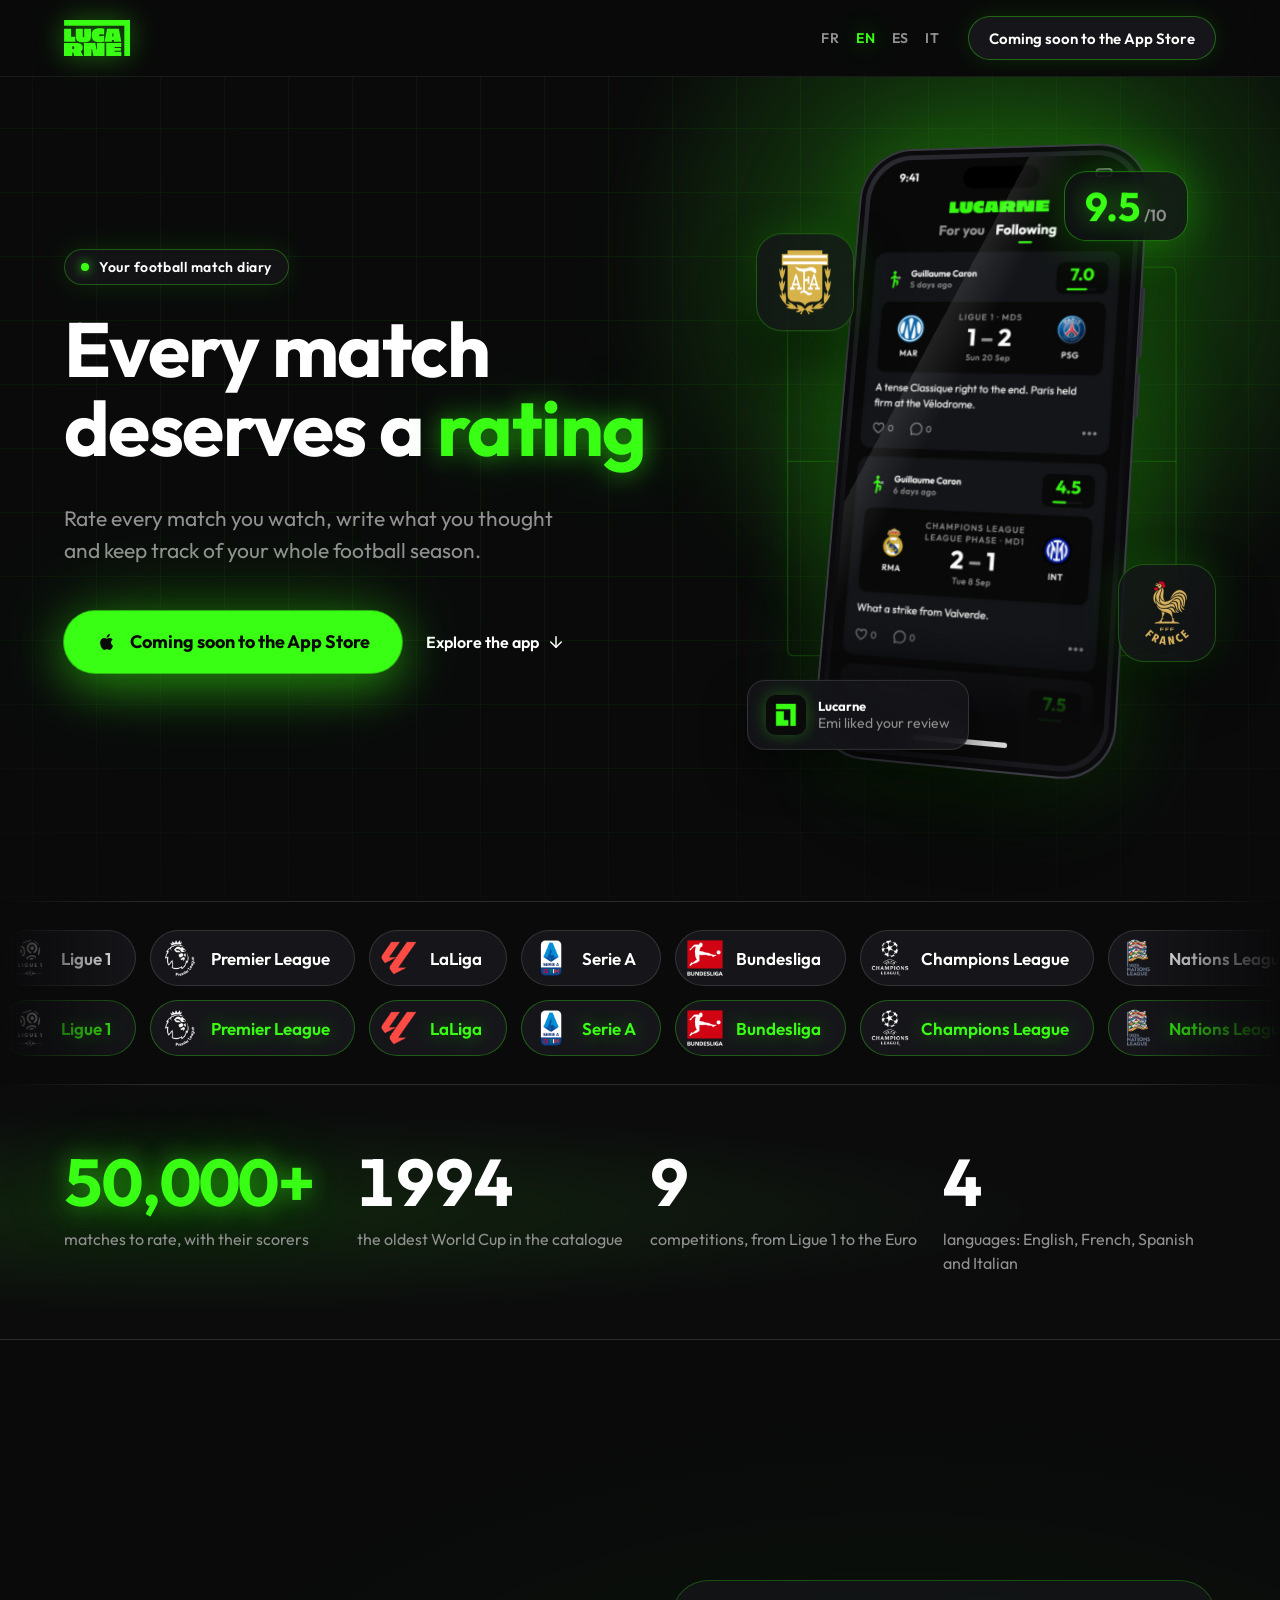
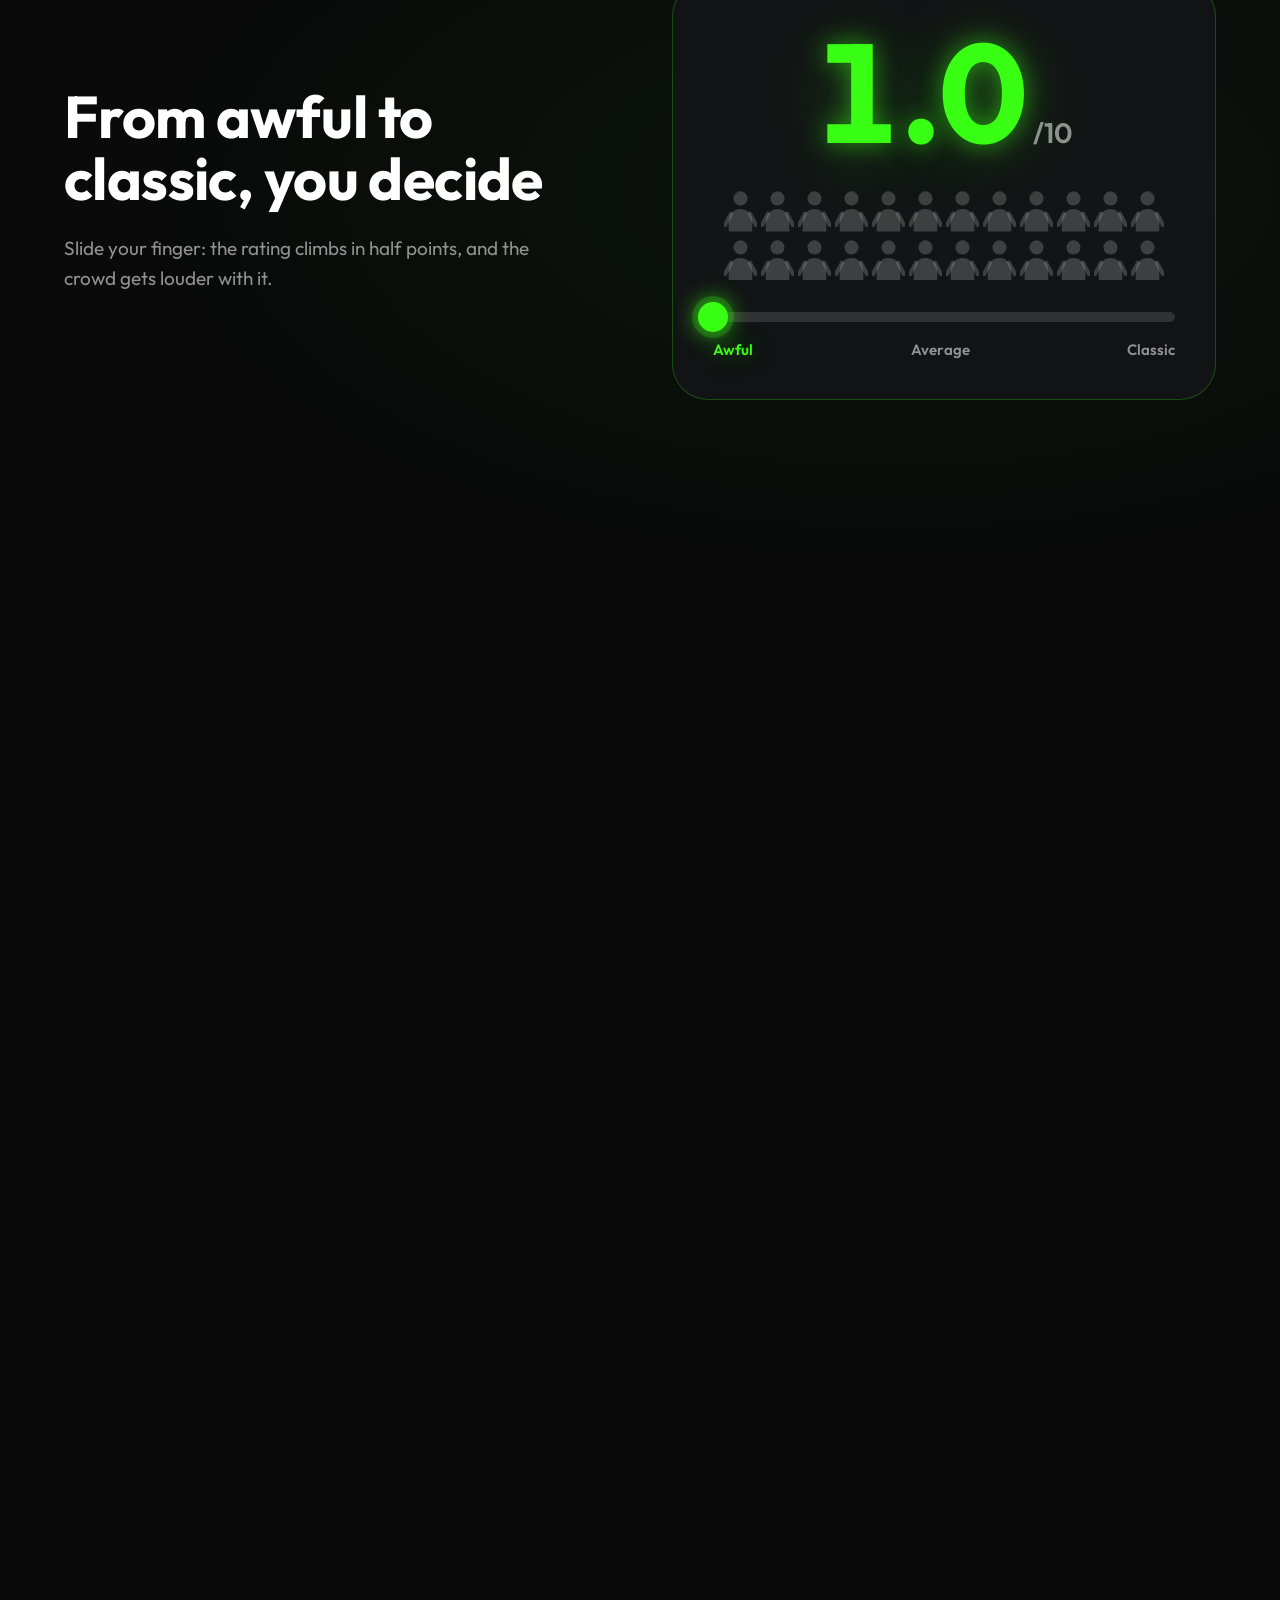
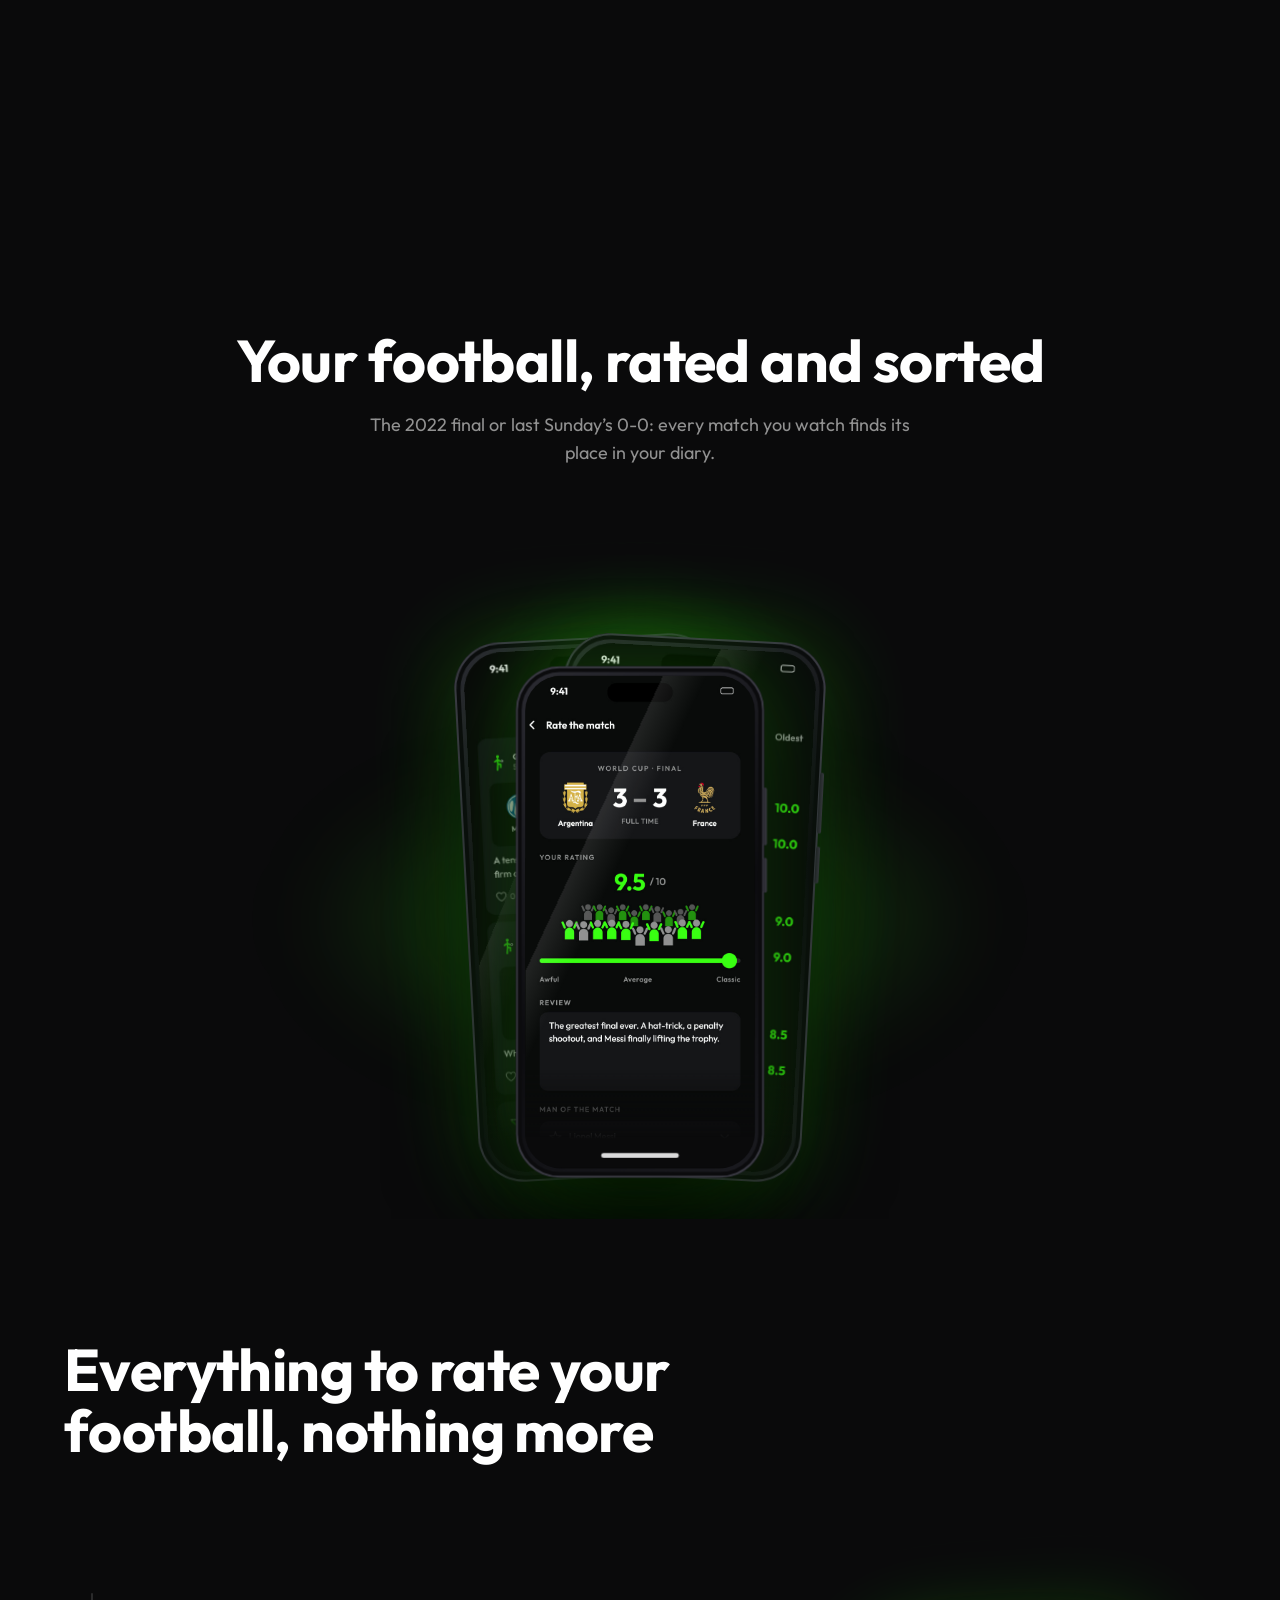
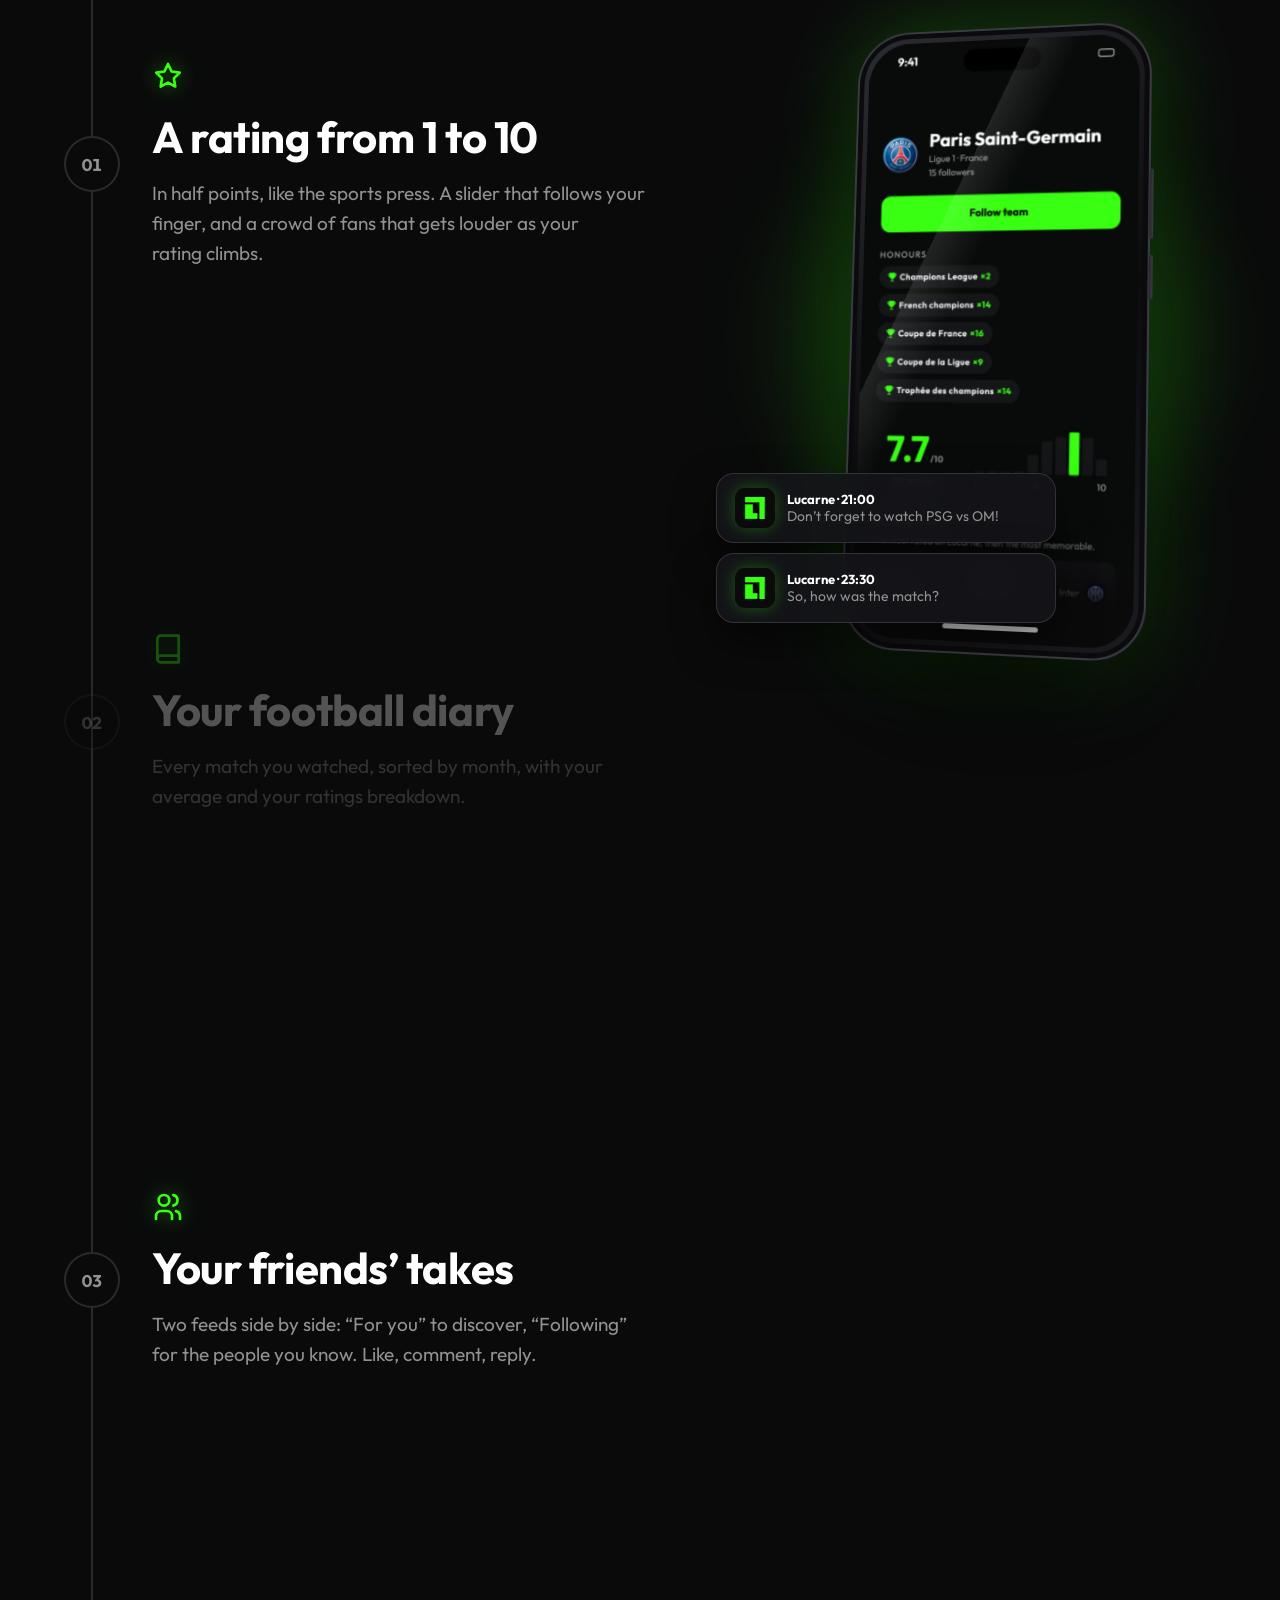
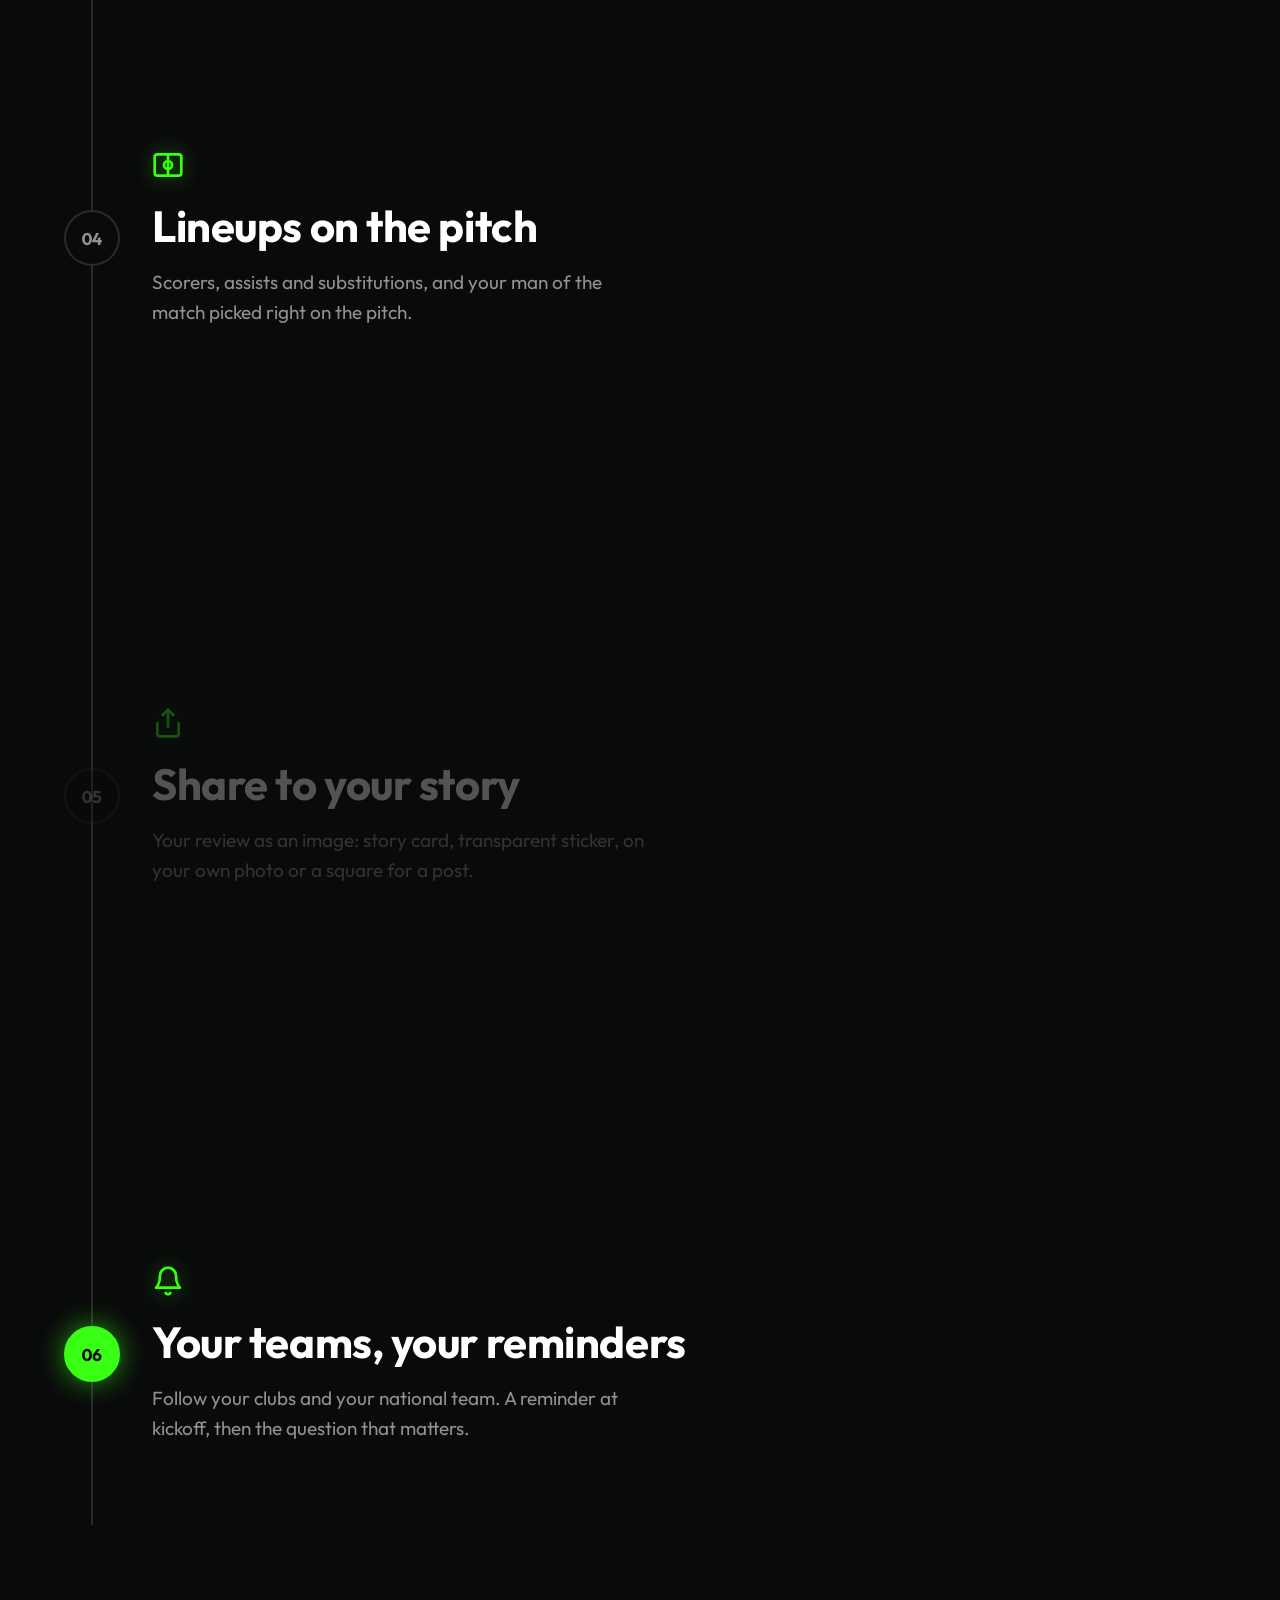
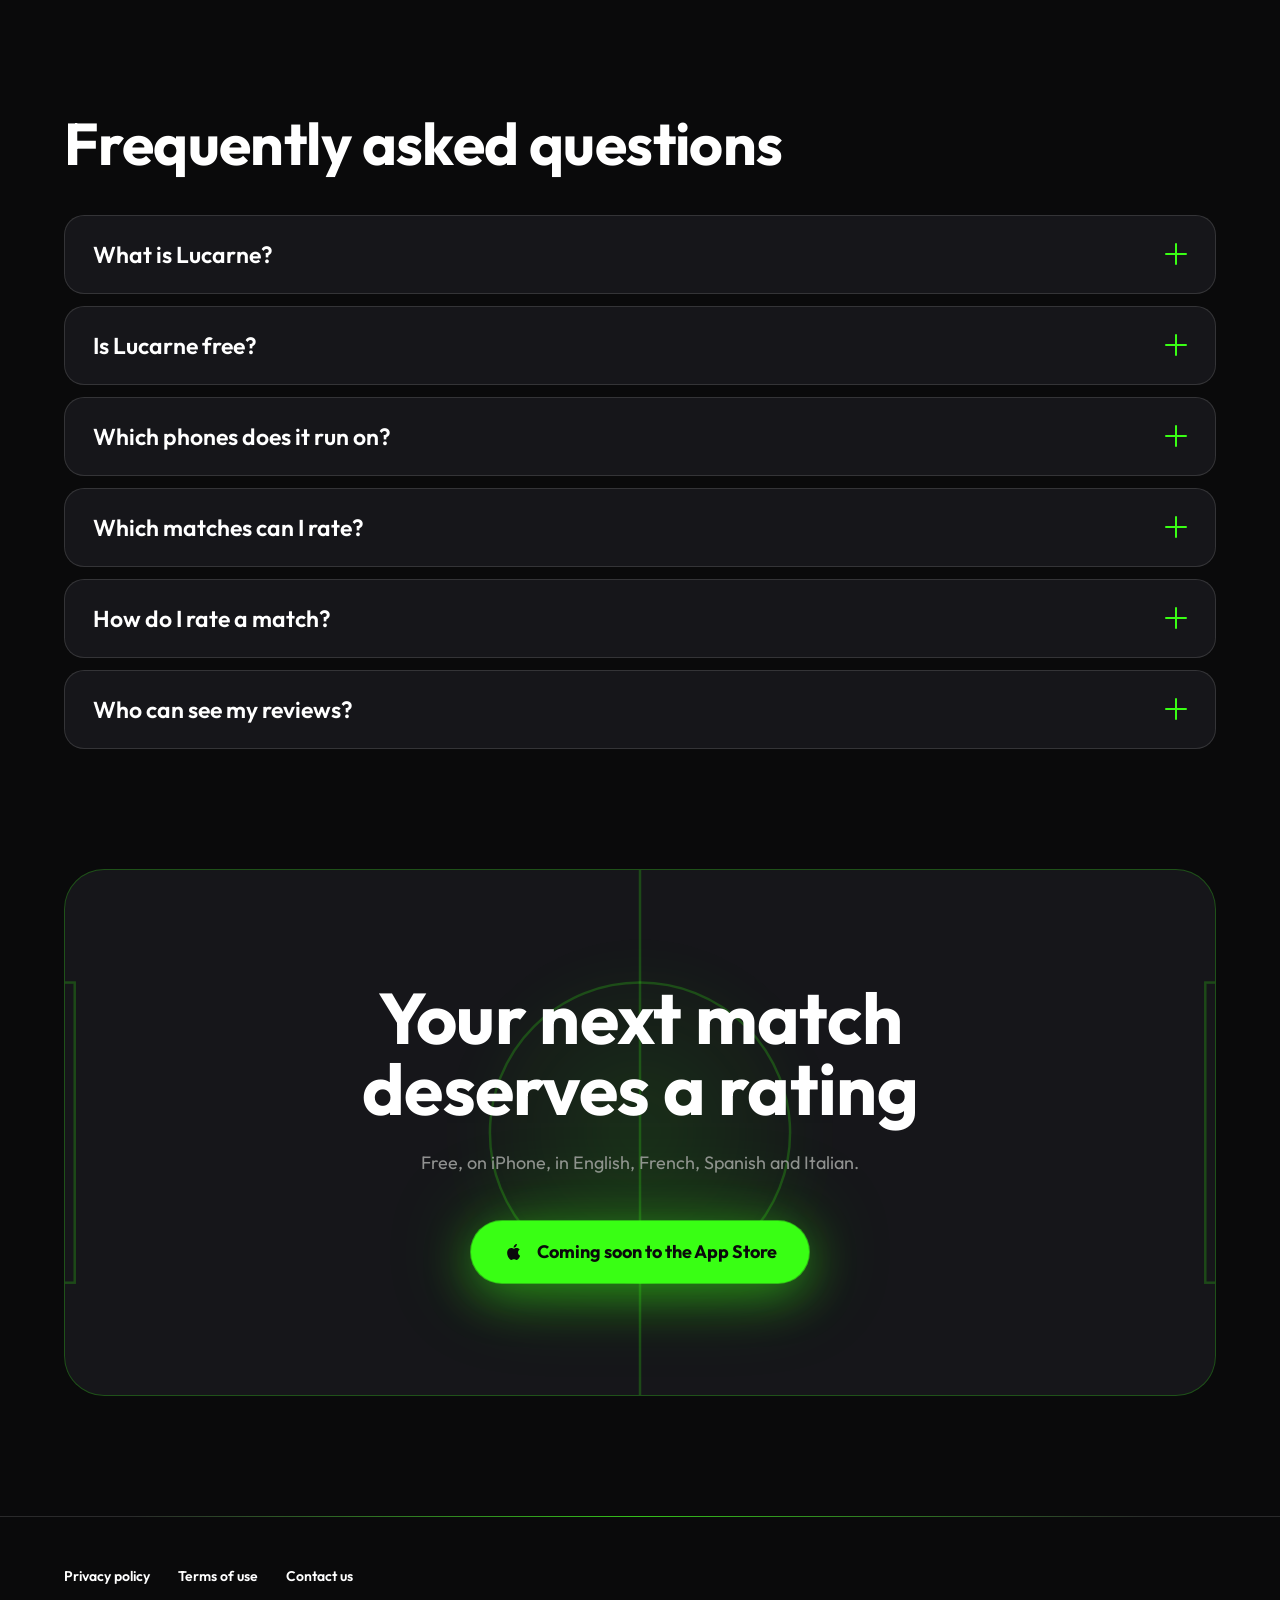
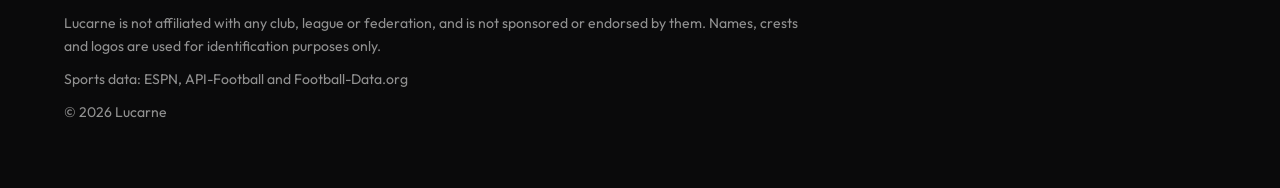
==== index.html @ 2ca268b8 "Publie le site de lucarne.eu" ====
<!doctype html>
<html lang="fr">
  <head>
    <meta charset="utf-8">
    <meta name="viewport" content="width=device-width, initial-scale=1">
    <title>Lucarne, l’app pour noter les matchs de foot</title>
    <meta name="description" content="Note chaque match que tu regardes, écris ce que tu en as pensé et garde la trace de toute ta saison de foot.">
    <link rel="canonical" href="https://lucarne.eu/">
    <link rel="alternate" hreflang="fr" href="https://lucarne.eu/">
    <link rel="alternate" hreflang="en" href="https://lucarne.eu/en/">
    <link rel="alternate" hreflang="es" href="https://lucarne.eu/es/">
    <link rel="alternate" hreflang="it" href="https://lucarne.eu/it/">
    <link rel="alternate" hreflang="x-default" href="https://lucarne.eu/">
    <meta name="theme-color" content="#0A0A0B">
    <meta property="og:type" content="website">
    <meta property="og:site_name" content="Lucarne">
    <meta property="og:url" content="https://lucarne.eu/">
    <meta property="og:locale" content="fr_FR">
    <meta property="og:locale:alternate" content="en_GB">
    <meta property="og:locale:alternate" content="es_ES">
    <meta property="og:locale:alternate" content="it_IT">
    <meta property="og:title" content="Lucarne, l’app pour noter les matchs de foot">
    <meta property="og:description" content="Note chaque match que tu regardes, écris ce que tu en as pensé et garde la trace de toute ta saison de foot.">
    <meta property="og:image" content="https://lucarne.eu/images/og/fr.jpg">
    <meta property="og:image:width" content="1200">
    <meta property="og:image:height" content="630">
    <meta name="twitter:card" content="summary_large_image">
    <script type="application/ld+json">{"@context":"https://schema.org","@graph":[{"@type":"Organization","@id":"https://lucarne.eu/#organization","name":"Lucarne","url":"https://lucarne.eu/","logo":"https://lucarne.eu/apple-touch-icon.png","email":"lucarne.contact@gmail.com"},{"@type":"WebSite","@id":"https://lucarne.eu/#website","name":"Lucarne","url":"https://lucarne.eu/","inLanguage":["fr","en","es","it"],"publisher":{"@id":"https://lucarne.eu/#organization"}},{"@type":"MobileApplication","@id":"https://lucarne.eu/#app","name":"Lucarne","url":"https://lucarne.eu/","description":"Note chaque match que tu regardes, écris ce que tu en as pensé et garde la trace de toute ta saison de foot.","operatingSystem":"iOS","applicationCategory":"SportsApplication","inLanguage":["fr","en","es","it"],"offers":{"@type":"Offer","price":"0","priceCurrency":"EUR"},"screenshot":["https://lucarne.eu/images/screens/fr/01.jpg","https://lucarne.eu/images/screens/fr/02.jpg","https://lucarne.eu/images/screens/fr/03.jpg"],"publisher":{"@id":"https://lucarne.eu/#organization"}},{"@type":"FAQPage","@id":"https://lucarne.eu/#faq","inLanguage":"fr","mainEntity":[{"@type":"Question","name":"C’est quoi Lucarne ?","acceptedAnswer":{"@type":"Answer","text":"Une app iPhone pour noter les matchs de foot que tu regardes. Tu donnes une note de 1 à 10, tu écris ta critique et tu lis celles de tes amis. Comme Letterboxd pour les films, mais pour le foot."}},{"@type":"Question","name":"Lucarne est-elle gratuite ?","acceptedAnswer":{"@type":"Answer","text":"Oui, entièrement. Quelques bandeaux publicitaires discrets s’affichent dans les listes, jamais en plein écran."}},{"@type":"Question","name":"Sur quel téléphone ?","acceptedAnswer":{"@type":"Answer","text":"Sur iPhone, bientôt sur l’App Store, en français, anglais, espagnol et italien. Il n’existe pas encore de version Android."}},{"@type":"Question","name":"Quels matchs peut-on noter ?","acceptedAnswer":{"@type":"Answer","text":"Plus de 50 000 matchs : la Ligue 1, la Premier League, la Liga, la Serie A et la Bundesliga depuis 2001, la Ligue des champions depuis 2002, chaque Coupe du monde depuis 1994, chaque Euro depuis 2004 et la Ligue des nations depuis sa création."}},{"@type":"Question","name":"Comment on note un match ?","acceptedAnswer":{"@type":"Answer","text":"Tu fais glisser ton doigt, de 1 à 10 par demi-points. Tu peux ajouter une critique, ton homme du match choisi sur la composition, et le jour où tu l’as vu."}},{"@type":"Question","name":"Qui voit mes critiques ?","acceptedAnswer":{"@type":"Answer","text":"C’est toi qui choisis, à chaque critique : tout le monde, seulement tes abonnés, ou toi seul."}}]}]}</script>
    <link rel="icon" type="image/png" href="/favicon.png">
    <link rel="apple-touch-icon" href="/apple-touch-icon.png">
    <link rel="preload" href="/fonts/Outfit_700Bold.ttf" as="font" type="font/ttf" crossorigin>
    <link rel="stylesheet" href="/style.css">
  </head>
  <body class="home">
    <script>try{var l=((navigator.languages&&navigator.languages[0])||navigator.language||'').slice(0,2).toLowerCase();if(!/bot|crawl|spider|slurp|google|bing|yandex|baidu|duckduck|gpt|claude|perplexity|preview/i.test(navigator.userAgent)&&!localStorage.getItem('lucarne.lang')&&(l==='en'||l==='es'||l==='it')){location.replace('/'+l+'/')}}catch(e){}</script>
    <header class="site-header">
      <div class="wrap top">
        <a class="brand" href="/"><img src="/logo.svg" alt="Lucarne" width="74" height="40"></a>
        <nav class="top-nav" aria-label="Langue">
          <ul class="langs"><li><a href="/" hreflang="fr" lang="fr" aria-current="true" onclick="try{localStorage.setItem('lucarne.lang','fr')}catch(e){}">FR</a></li><li><a href="/en/" hreflang="en" lang="en" onclick="try{localStorage.setItem('lucarne.lang','en')}catch(e){}">EN</a></li><li><a href="/es/" hreflang="es" lang="es" onclick="try{localStorage.setItem('lucarne.lang','es')}catch(e){}">ES</a></li><li><a href="/it/" hreflang="it" lang="it" onclick="try{localStorage.setItem('lucarne.lang','it')}catch(e){}">IT</a></li></ul>
          <a class="nav-cta" href="/#telecharger">Bientôt sur l’App Store</a>
        </nav>
      </div>
    </header>
    <main>
      <section id="top" class="hero">
        <div class="hero-bg" aria-hidden="true">
          <div class="hero-glow"></div>
        </div>
        <div class="wrap hero-layout">
          <div class="hero-text">
            <p class="eyebrow" data-intro><span class="dot" aria-hidden="true"></span>Le journal de foot</p>
            <h1 class="headline" data-split>Chaque match<br class="headline-break"> mérite une <span class="accent glow-text">note</span></h1>
            <p class="lead" data-intro>Note chaque match que tu regardes, écris ce que tu en as pensé et garde la trace de toute ta saison de foot.</p>
            <div class="hero-actions" data-intro>
              <p class="cta magnetic"><span class="cta-shine" aria-hidden="true"></span><svg width="22" height="22" viewBox="0 0 24 24" aria-hidden="true"><path fill="currentColor" d="M16.37 12.6c-.02-2.2 1.8-3.26 1.88-3.31-1.03-1.5-2.62-1.7-3.18-1.73-1.35-.14-2.64.8-3.33.8-.69 0-1.74-.78-2.87-.76-1.47.02-2.83.86-3.59 2.18-1.53 2.66-.39 6.6 1.1 8.75.73 1.05 1.6 2.24 2.73 2.2 1.1-.05 1.51-.71 2.84-.71 1.32 0 1.7.71 2.86.69 1.18-.02 1.93-1.07 2.65-2.13.84-1.22 1.18-2.4 1.2-2.46-.03-.01-2.27-.87-2.29-3.46zM14.2 6.13c.6-.73 1.01-1.75.9-2.76-.87.04-1.92.58-2.54 1.31-.56.65-1.05 1.68-.92 2.68.97.07 1.96-.49 2.56-1.23z"/></svg>Bientôt sur l’App Store</p>
              <a class="discover" href="#fonctionnalites">Découvrir l’app<svg width="18" height="18" viewBox="0 0 24 24" fill="none" stroke="currentColor" stroke-width="2" stroke-linecap="round" stroke-linejoin="round" aria-hidden="true"><path d="M12 5v14"/><path d="M19 12l-7 7-7-7"/></svg></a>
            </div>
          </div>
          <div class="hero-stage" data-stage>
            <svg class="pitch" aria-hidden="true" viewBox="0 0 600 600" preserveAspectRatio="xMidYMid meet"><g><rect x="30" y="30" width="540" height="540" rx="8"/><line x1="30" y1="300" x2="570" y2="300"/><circle cx="300" cy="300" r="88"/><rect x="170" y="30" width="260" height="100"/><rect x="170" y="470" width="260" height="100"/><rect x="235" y="30" width="130" height="40"/><rect x="235" y="530" width="130" height="40"/></g></svg>
            <div class="stage-glow" aria-hidden="true"></div>
            <div class="phone-3d" data-phone>
              <div class="phone phone-hero">
              <span class="phone-side phone-side-a" aria-hidden="true"></span>
              <span class="phone-side phone-side-b" aria-hidden="true"></span>
              <div class="phone-screen">
                <img class="screen is-active" src="/images/screens/fr/01.jpg" alt="Écran de notation d’un match, avec la note, la critique et l’homme du match" width="640" height="1296"><img class="screen" src="/images/screens/fr/02.jpg" alt="Le fil des critiques de tes amis" width="640" height="1296"><img class="screen" src="/images/screens/fr/03.jpg" alt="Le carnet de matchs, rangé par note" width="640" height="1296"><img class="screen" src="/images/screens/fr/04.jpg" alt="Le studio de partage d’une critique, en story" width="640" height="1296"><img class="screen" src="/images/screens/fr/05.jpg" alt="La composition d’un match sur le terrain, avec les buteurs et l’homme du match" width="640" height="1296"><img class="screen" src="/images/screens/fr/06.jpg" alt="La page d’une équipe, avec son palmarès" width="640" height="1296">
                <span class="phone-glare" aria-hidden="true"></span>
              </div>
            </div>
            </div>
            <div class="phone-floor" aria-hidden="true"></div>
            <div class="float float-crest float-home" data-depth="70" data-float>
              <img src="/images/crests/argentina.png" alt="Argentine" width="96" height="96">
            </div>
            <div class="float float-crest float-away" data-depth="45" data-float>
              <img src="/images/crests/france.png" alt="France" width="96" height="96">
            </div>
            <div class="float float-rating" data-depth="90" data-float>
              <span class="float-rating-value" data-rating-count="9.5">9,5</span><span class="float-rating-max">/10</span>
            </div>
            <div class="float float-notif" data-depth="30" data-float>
              <div class="notif-row"><img class="notif-icon" src="/apple-touch-icon.png" alt="" width="40" height="40"><span class="notif-text"><span class="notif-title">Lucarne</span><span class="notif-body">Emi a aimé ta critique</span></span></div>
            </div>
          </div>
        </div>
      </section>

      <section class="marquee" aria-label="Les compétitions suivies">
        <div class="marquee-row">
          <ul class="marquee-track"><li><img src="/images/leagues/ligue-1.png" alt="" width="56" height="56">Ligue 1</li><li><img src="/images/leagues/premier-league.png" alt="" width="56" height="56">Premier League</li><li><img src="/images/leagues/liga.png" alt="" width="56" height="56">Liga</li><li><img src="/images/leagues/serie-a.png" alt="" width="56" height="56">Serie A</li><li><img src="/images/leagues/bundesliga.png" alt="" width="56" height="56">Bundesliga</li><li><img src="/images/leagues/champions-league.png" alt="" width="56" height="56">Ligue des champions</li><li><img src="/images/leagues/nations-league.png" alt="" width="56" height="56">Ligue des nations</li><li><img src="/images/leagues/world-cup.png" alt="" width="56" height="56">Coupe du monde</li><li><img src="/images/leagues/euro.png" alt="" width="56" height="56">Euro</li></ul>
          <ul class="marquee-track" aria-hidden="true"><li><img src="/images/leagues/ligue-1.png" alt="" width="56" height="56">Ligue 1</li><li><img src="/images/leagues/premier-league.png" alt="" width="56" height="56">Premier League</li><li><img src="/images/leagues/liga.png" alt="" width="56" height="56">Liga</li><li><img src="/images/leagues/serie-a.png" alt="" width="56" height="56">Serie A</li><li><img src="/images/leagues/bundesliga.png" alt="" width="56" height="56">Bundesliga</li><li><img src="/images/leagues/champions-league.png" alt="" width="56" height="56">Ligue des champions</li><li><img src="/images/leagues/nations-league.png" alt="" width="56" height="56">Ligue des nations</li><li><img src="/images/leagues/world-cup.png" alt="" width="56" height="56">Coupe du monde</li><li><img src="/images/leagues/euro.png" alt="" width="56" height="56">Euro</li></ul>
        </div>
        <div class="marquee-row marquee-reverse">
          <ul class="marquee-track"><li><img src="/images/leagues/ligue-1.png" alt="" width="56" height="56">Ligue 1</li><li><img src="/images/leagues/premier-league.png" alt="" width="56" height="56">Premier League</li><li><img src="/images/leagues/liga.png" alt="" width="56" height="56">Liga</li><li><img src="/images/leagues/serie-a.png" alt="" width="56" height="56">Serie A</li><li><img src="/images/leagues/bundesliga.png" alt="" width="56" height="56">Bundesliga</li><li><img src="/images/leagues/champions-league.png" alt="" width="56" height="56">Ligue des champions</li><li><img src="/images/leagues/nations-league.png" alt="" width="56" height="56">Ligue des nations</li><li><img src="/images/leagues/world-cup.png" alt="" width="56" height="56">Coupe du monde</li><li><img src="/images/leagues/euro.png" alt="" width="56" height="56">Euro</li></ul>
          <ul class="marquee-track" aria-hidden="true"><li><img src="/images/leagues/ligue-1.png" alt="" width="56" height="56">Ligue 1</li><li><img src="/images/leagues/premier-league.png" alt="" width="56" height="56">Premier League</li><li><img src="/images/leagues/liga.png" alt="" width="56" height="56">Liga</li><li><img src="/images/leagues/serie-a.png" alt="" width="56" height="56">Serie A</li><li><img src="/images/leagues/bundesliga.png" alt="" width="56" height="56">Bundesliga</li><li><img src="/images/leagues/champions-league.png" alt="" width="56" height="56">Ligue des champions</li><li><img src="/images/leagues/nations-league.png" alt="" width="56" height="56">Ligue des nations</li><li><img src="/images/leagues/world-cup.png" alt="" width="56" height="56">Coupe du monde</li><li><img src="/images/leagues/euro.png" alt="" width="56" height="56">Euro</li></ul>
        </div>
      </section>

      <section class="stats-band" aria-label="Lucarne en chiffres">
        <div class="wrap stats" data-reveal>
          <div class="stat" data-reveal-item><p class="stat-value accent glow-text" data-count="50000" data-from="0" data-final="50 000+">50 000+</p><p class="stat-label">matchs à noter, avec leurs buteurs</p></div>
          <div class="stat" data-reveal-item><p class="stat-value" data-count="1994" data-from="1930" data-final="1994">1994</p><p class="stat-label">la plus ancienne Coupe du monde du catalogue</p></div>
          <div class="stat" data-reveal-item><p class="stat-value" data-count="9" data-from="0" data-final="9">9</p><p class="stat-label">compétitions, de la Ligue 1 à l’Euro</p></div>
          <div class="stat" data-reveal-item><p class="stat-value" data-count="4" data-from="0" data-final="4">4</p><p class="stat-label">langues : français, anglais, espagnol et italien</p></div>
        </div>
      </section>

      <section class="meter-section" aria-labelledby="note-titre" data-meter-section>
        <div class="wrap meter-layout">
          <div class="meter-text" data-reveal>
            <h2 id="note-titre" data-reveal-item>De nul à culte, à toi de juger</h2>
            <p data-reveal-item>Fais glisser ton doigt : la note grimpe par demi-points, et la foule s’enflamme avec elle.</p>
          </div>
          <div class="meter" data-lang="fr">
            <p class="meter-value"><span data-meter-value>10,0</span><span class="meter-max">/10</span></p>
            <div class="meter-crowd" aria-hidden="true"><span class="supporter lit"><svg viewBox="0 0 28 36" aria-hidden="true"><path class="arm" d="M6 21 L2 11"/><path class="arm" d="M22 21 L26 11"/><circle cx="14" cy="8" r="6"/><path d="M4 36v-9a10 10 0 0 1 20 0v9z"/></svg></span><span class="supporter lit"><svg viewBox="0 0 28 36" aria-hidden="true"><path class="arm" d="M6 21 L2 11"/><path class="arm" d="M22 21 L26 11"/><circle cx="14" cy="8" r="6"/><path d="M4 36v-9a10 10 0 0 1 20 0v9z"/></svg></span><span class="supporter lit"><svg viewBox="0 0 28 36" aria-hidden="true"><path class="arm" d="M6 21 L2 11"/><path class="arm" d="M22 21 L26 11"/><circle cx="14" cy="8" r="6"/><path d="M4 36v-9a10 10 0 0 1 20 0v9z"/></svg></span><span class="supporter lit"><svg viewBox="0 0 28 36" aria-hidden="true"><path class="arm" d="M6 21 L2 11"/><path class="arm" d="M22 21 L26 11"/><circle cx="14" cy="8" r="6"/><path d="M4 36v-9a10 10 0 0 1 20 0v9z"/></svg></span><span class="supporter lit"><svg viewBox="0 0 28 36" aria-hidden="true"><path class="arm" d="M6 21 L2 11"/><path class="arm" d="M22 21 L26 11"/><circle cx="14" cy="8" r="6"/><path d="M4 36v-9a10 10 0 0 1 20 0v9z"/></svg></span><span class="supporter lit"><svg viewBox="0 0 28 36" aria-hidden="true"><path class="arm" d="M6 21 L2 11"/><path class="arm" d="M22 21 L26 11"/><circle cx="14" cy="8" r="6"/><path d="M4 36v-9a10 10 0 0 1 20 0v9z"/></svg></span><span class="supporter lit"><svg viewBox="0 0 28 36" aria-hidden="true"><path class="arm" d="M6 21 L2 11"/><path class="arm" d="M22 21 L26 11"/><circle cx="14" cy="8" r="6"/><path d="M4 36v-9a10 10 0 0 1 20 0v9z"/></svg></span><span class="supporter lit"><svg viewBox="0 0 28 36" aria-hidden="true"><path class="arm" d="M6 21 L2 11"/><path class="arm" d="M22 21 L26 11"/><circle cx="14" cy="8" r="6"/><path d="M4 36v-9a10 10 0 0 1 20 0v9z"/></svg></span><span class="supporter lit"><svg viewBox="0 0 28 36" aria-hidden="true"><path class="arm" d="M6 21 L2 11"/><path class="arm" d="M22 21 L26 11"/><circle cx="14" cy="8" r="6"/><path d="M4 36v-9a10 10 0 0 1 20 0v9z"/></svg></span><span class="supporter lit"><svg viewBox="0 0 28 36" aria-hidden="true"><path class="arm" d="M6 21 L2 11"/><path class="arm" d="M22 21 L26 11"/><circle cx="14" cy="8" r="6"/><path d="M4 36v-9a10 10 0 0 1 20 0v9z"/></svg></span><span class="supporter lit"><svg viewBox="0 0 28 36" aria-hidden="true"><path class="arm" d="M6 21 L2 11"/><path class="arm" d="M22 21 L26 11"/><circle cx="14" cy="8" r="6"/><path d="M4 36v-9a10 10 0 0 1 20 0v9z"/></svg></span><span class="supporter lit"><svg viewBox="0 0 28 36" aria-hidden="true"><path class="arm" d="M6 21 L2 11"/><path class="arm" d="M22 21 L26 11"/><circle cx="14" cy="8" r="6"/><path d="M4 36v-9a10 10 0 0 1 20 0v9z"/></svg></span><span class="supporter lit"><svg viewBox="0 0 28 36" aria-hidden="true"><path class="arm" d="M6 21 L2 11"/><path class="arm" d="M22 21 L26 11"/><circle cx="14" cy="8" r="6"/><path d="M4 36v-9a10 10 0 0 1 20 0v9z"/></svg></span><span class="supporter lit"><svg viewBox="0 0 28 36" aria-hidden="true"><path class="arm" d="M6 21 L2 11"/><path class="arm" d="M22 21 L26 11"/><circle cx="14" cy="8" r="6"/><path d="M4 36v-9a10 10 0 0 1 20 0v9z"/></svg></span><span class="supporter lit"><svg viewBox="0 0 28 36" aria-hidden="true"><path class="arm" d="M6 21 L2 11"/><path class="arm" d="M22 21 L26 11"/><circle cx="14" cy="8" r="6"/><path d="M4 36v-9a10 10 0 0 1 20 0v9z"/></svg></span><span class="supporter lit"><svg viewBox="0 0 28 36" aria-hidden="true"><path class="arm" d="M6 21 L2 11"/><path class="arm" d="M22 21 L26 11"/><circle cx="14" cy="8" r="6"/><path d="M4 36v-9a10 10 0 0 1 20 0v9z"/></svg></span><span class="supporter lit"><svg viewBox="0 0 28 36" aria-hidden="true"><path class="arm" d="M6 21 L2 11"/><path class="arm" d="M22 21 L26 11"/><circle cx="14" cy="8" r="6"/><path d="M4 36v-9a10 10 0 0 1 20 0v9z"/></svg></span><span class="supporter lit"><svg viewBox="0 0 28 36" aria-hidden="true"><path class="arm" d="M6 21 L2 11"/><path class="arm" d="M22 21 L26 11"/><circle cx="14" cy="8" r="6"/><path d="M4 36v-9a10 10 0 0 1 20 0v9z"/></svg></span><span class="supporter lit"><svg viewBox="0 0 28 36" aria-hidden="true"><path class="arm" d="M6 21 L2 11"/><path class="arm" d="M22 21 L26 11"/><circle cx="14" cy="8" r="6"/><path d="M4 36v-9a10 10 0 0 1 20 0v9z"/></svg></span><span class="supporter lit"><svg viewBox="0 0 28 36" aria-hidden="true"><path class="arm" d="M6 21 L2 11"/><path class="arm" d="M22 21 L26 11"/><circle cx="14" cy="8" r="6"/><path d="M4 36v-9a10 10 0 0 1 20 0v9z"/></svg></span><span class="supporter lit"><svg viewBox="0 0 28 36" aria-hidden="true"><path class="arm" d="M6 21 L2 11"/><path class="arm" d="M22 21 L26 11"/><circle cx="14" cy="8" r="6"/><path d="M4 36v-9a10 10 0 0 1 20 0v9z"/></svg></span><span class="supporter lit"><svg viewBox="0 0 28 36" aria-hidden="true"><path class="arm" d="M6 21 L2 11"/><path class="arm" d="M22 21 L26 11"/><circle cx="14" cy="8" r="6"/><path d="M4 36v-9a10 10 0 0 1 20 0v9z"/></svg></span><span class="supporter lit"><svg viewBox="0 0 28 36" aria-hidden="true"><path class="arm" d="M6 21 L2 11"/><path class="arm" d="M22 21 L26 11"/><circle cx="14" cy="8" r="6"/><path d="M4 36v-9a10 10 0 0 1 20 0v9z"/></svg></span><span class="supporter lit"><svg viewBox="0 0 28 36" aria-hidden="true"><path class="arm" d="M6 21 L2 11"/><path class="arm" d="M22 21 L26 11"/><circle cx="14" cy="8" r="6"/><path d="M4 36v-9a10 10 0 0 1 20 0v9z"/></svg></span></div>
            <div class="meter-gauge" aria-hidden="true">
              <div class="meter-fill" data-meter-fill></div>
              <span class="meter-thumb" data-meter-thumb></span>
            </div>
            <div class="meter-anchors" aria-hidden="true"><span data-anchor="0">Nul</span><span data-anchor="1">Moyen</span><span data-anchor="2" class="is-on">Culte</span></div>
          </div>
        </div>
      </section>

      <section class="screens-section" aria-labelledby="ecrans">
        <div class="wrap section-head" data-reveal>
          <h2 id="ecrans" data-reveal-item>Ton foot, noté et rangé</h2>
          <p data-reveal-item>La finale de 2022 comme le 0-0 de dimanche dernier : chaque match vu trouve sa place dans ton carnet.</p>
        </div>
        <div class="fan" data-fan>
          <div class="fan-item fan-left"><div class="phone phone-mini">
              <span class="phone-side phone-side-a" aria-hidden="true"></span>
              <span class="phone-side phone-side-b" aria-hidden="true"></span>
              <div class="phone-screen">
                <img class="screen is-active" src="/images/screens/fr/02.jpg" alt="Le fil des critiques de tes amis" width="640" height="1296">
                <span class="phone-glare" aria-hidden="true"></span>
              </div>
            </div></div>
          <div class="fan-item fan-center"><div class="phone phone-mini">
              <span class="phone-side phone-side-a" aria-hidden="true"></span>
              <span class="phone-side phone-side-b" aria-hidden="true"></span>
              <div class="phone-screen">
                <img class="screen is-active" src="/images/screens/fr/01.jpg" alt="Écran de notation d’un match, avec la note, la critique et l’homme du match" width="640" height="1296">
                <span class="phone-glare" aria-hidden="true"></span>
              </div>
            </div></div>
          <div class="fan-item fan-right"><div class="phone phone-mini">
              <span class="phone-side phone-side-a" aria-hidden="true"></span>
              <span class="phone-side phone-side-b" aria-hidden="true"></span>
              <div class="phone-screen">
                <img class="screen is-active" src="/images/screens/fr/03.jpg" alt="Le carnet de matchs, rangé par note" width="640" height="1296">
                <span class="phone-glare" aria-hidden="true"></span>
              </div>
            </div></div>
        </div>
      </section>

      <section id="fonctionnalites" class="features" aria-labelledby="fonctions-titre">
        <div class="wrap">
          <h2 id="fonctions-titre" data-reveal-single>Tout pour noter ton foot, rien de plus</h2>
        </div>
        <div class="wrap story" data-story>
          <ol class="story-steps">
            <li class="story-step is-active">
              <span class="story-index" aria-hidden="true">01</span>
              <div class="story-copy"><svg width="32" height="32" viewBox="0 0 24 24" fill="none" stroke="currentColor" stroke-width="2" stroke-linejoin="round" aria-hidden="true"><path d="M12 3l2.7 5.6 6.1.9-4.4 4.3 1 6.1L12 17l-5.5 2.9 1-6.1L3.2 9.5l6.1-.9z"/></svg>
                <h3>Une note de 1 à 10</h3>
                <p>Par demi-points, comme dans la presse sportive. Un curseur qui suit ton doigt, et une foule de supporters qui s’enflamme à mesure que ta note grimpe.</p>
              </div>
              <div class="story-shot" aria-hidden="true"><div class="peek-phone" style="--shift:0px"><img src="/images/screens/fr/01.jpg" alt="" width="640" height="1296" loading="lazy"></div></div>
            </li>
            <li class="story-step">
              <span class="story-index" aria-hidden="true">02</span>
              <div class="story-copy"><svg width="32" height="32" viewBox="0 0 24 24" fill="none" stroke="currentColor" stroke-width="2" stroke-linecap="round" stroke-linejoin="round" aria-hidden="true"><path d="M4 19.5A2.5 2.5 0 0 1 6.5 17H20"/><path d="M6.5 2H20v20H6.5A2.5 2.5 0 0 1 4 19.5v-15A2.5 2.5 0 0 1 6.5 2z"/></svg>
                <h3>Ton carnet de supporter</h3>
                <p>Chaque match vu, rangé par mois, avec ta moyenne et la répartition de tes notes.</p>
              </div>
              <div class="story-shot" aria-hidden="true"><div class="peek-phone" style="--shift:0px"><img src="/images/screens/fr/03.jpg" alt="" width="640" height="1296" loading="lazy"></div></div>
            </li>
            <li class="story-step">
              <span class="story-index" aria-hidden="true">03</span>
              <div class="story-copy"><svg width="32" height="32" viewBox="0 0 24 24" fill="none" stroke="currentColor" stroke-width="2" stroke-linecap="round" stroke-linejoin="round" aria-hidden="true"><circle cx="9" cy="7" r="4"/><path d="M3 21v-2a4 4 0 0 1 4-4h4a4 4 0 0 1 4 4v2"/><path d="M16 3.1a4 4 0 0 1 0 7.8"/><path d="M21 21v-2a4 4 0 0 0-3-3.9"/></svg>
                <h3>Les avis de tes amis</h3>
                <p>Deux fils côte à côte : « Pour toi » pour découvrir, « Abonnements » pour tes proches. Aime, commente, réponds.</p>
              </div>
              <div class="story-shot" aria-hidden="true"><div class="peek-phone" style="--shift:0px"><img src="/images/screens/fr/02.jpg" alt="" width="640" height="1296" loading="lazy"></div></div>
            </li>
            <li class="story-step">
              <span class="story-index" aria-hidden="true">04</span>
              <div class="story-copy"><svg width="32" height="32" viewBox="0 0 24 24" fill="none" stroke="currentColor" stroke-width="2" stroke-linecap="round" stroke-linejoin="round" aria-hidden="true"><rect x="2" y="4" width="20" height="16" rx="2"/><path d="M12 4v16"/><circle cx="12" cy="12" r="3"/></svg>
                <h3>Les compos sur le terrain</h3>
                <p>Buteurs, passeurs et changements, et ton homme du match choisi directement sur la pelouse.</p>
              </div>
              <div class="story-shot" aria-hidden="true"><div class="peek-phone" style="--shift:0px"><img src="/images/screens/fr/05.jpg" alt="" width="640" height="1296" loading="lazy"></div></div>
            </li>
            <li class="story-step">
              <span class="story-index" aria-hidden="true">05</span>
              <div class="story-copy"><svg width="32" height="32" viewBox="0 0 24 24" fill="none" stroke="currentColor" stroke-width="2" stroke-linecap="round" stroke-linejoin="round" aria-hidden="true"><path d="M4 12v8a2 2 0 0 0 2 2h12a2 2 0 0 0 2-2v-8"/><path d="M16 6l-4-4-4 4"/><path d="M12 2v13"/></svg>
                <h3>Partage en story</h3>
                <p>Ta critique en image : carte story, sticker sans fond, sur ta propre photo ou en carré pour un post.</p>
              </div>
              <div class="story-shot" aria-hidden="true"><div class="peek-phone" style="--shift:0px"><img src="/images/screens/fr/04.jpg" alt="" width="640" height="1296" loading="lazy"></div></div>
            </li>
            <li class="story-step">
              <span class="story-index" aria-hidden="true">06</span>
              <div class="story-copy"><svg width="32" height="32" viewBox="0 0 24 24" fill="none" stroke="currentColor" stroke-width="2" stroke-linecap="round" stroke-linejoin="round" aria-hidden="true"><path d="M18 8A6 6 0 0 0 6 8c0 7-3 9-3 9h18s-3-2-3-9"/><path d="M13.7 21a2 2 0 0 1-3.4 0"/></svg>
                <h3>Tes équipes, tes rappels</h3>
                <p>Suis tes clubs et ta sélection. Un rappel au coup d’envoi, puis la question qui compte.</p>
              </div>
              <div class="story-shot" aria-hidden="true"><div class="story-shot-notifs"><div class="notif-row"><img class="notif-icon" src="/apple-touch-icon.png" alt="" width="40" height="40"><span class="notif-text"><span class="notif-title">Lucarne · 21:00</span><span class="notif-body">N'oublie pas de regarder PSG contre l’OM !</span></span></div>
              <div class="notif-row"><img class="notif-icon" src="/apple-touch-icon.png" alt="" width="40" height="40"><span class="notif-text"><span class="notif-title">Lucarne · 23:30</span><span class="notif-body">Alors, il était comment ce match ?</span></span></div></div></div>
            </li>
          </ol>
          <div class="story-stage">
            <div class="story-glow" aria-hidden="true"></div>
            <div class="story-phone" data-story-phone>
              <div class="phone phone-story">
              <span class="phone-side phone-side-a" aria-hidden="true"></span>
              <span class="phone-side phone-side-b" aria-hidden="true"></span>
              <div class="phone-screen">
                <img class="screen is-active" src="/images/screens/fr/01.jpg" alt="Écran de notation d’un match, avec la note, la critique et l’homme du match" width="640" height="1296"><img class="screen" src="/images/screens/fr/03.jpg" alt="Le carnet de matchs, rangé par note" width="640" height="1296"><img class="screen" src="/images/screens/fr/02.jpg" alt="Le fil des critiques de tes amis" width="640" height="1296"><img class="screen" src="/images/screens/fr/05.jpg" alt="La composition d’un match sur le terrain, avec les buteurs et l’homme du match" width="640" height="1296"><img class="screen" src="/images/screens/fr/04.jpg" alt="Le studio de partage d’une critique, en story" width="640" height="1296"><img class="screen" src="/images/screens/fr/06.jpg" alt="La page d’une équipe, avec son palmarès" width="640" height="1296">
                <span class="phone-glare" aria-hidden="true"></span>
              </div>
            </div>
            </div>
            <div class="story-notifs" aria-hidden="true">
              <div class="notif-row"><img class="notif-icon" src="/apple-touch-icon.png" alt="" width="40" height="40"><span class="notif-text"><span class="notif-title">Lucarne · 21:00</span><span class="notif-body">N'oublie pas de regarder PSG contre l’OM !</span></span></div>
              <div class="notif-row"><img class="notif-icon" src="/apple-touch-icon.png" alt="" width="40" height="40"><span class="notif-text"><span class="notif-title">Lucarne · 23:30</span><span class="notif-body">Alors, il était comment ce match ?</span></span></div>
            </div>
          </div>
        </div>
      </section>

      <section class="wrap faq-section" aria-labelledby="faq-titre">
        <h2 id="faq-titre" data-reveal-single>Questions fréquentes</h2>
        <div class="faq" data-reveal>
          <details class="faq-item" data-reveal-item>
            <summary><h3>C’est quoi Lucarne ?</h3><span class="faq-icon" aria-hidden="true"></span></summary>
            <p>Une app iPhone pour noter les matchs de foot que tu regardes. Tu donnes une note de 1 à 10, tu écris ta critique et tu lis celles de tes amis. Comme Letterboxd pour les films, mais pour le foot.</p>
          </details>
          <details class="faq-item" data-reveal-item>
            <summary><h3>Lucarne est-elle gratuite ?</h3><span class="faq-icon" aria-hidden="true"></span></summary>
            <p>Oui, entièrement. Quelques bandeaux publicitaires discrets s’affichent dans les listes, jamais en plein écran.</p>
          </details>
          <details class="faq-item" data-reveal-item>
            <summary><h3>Sur quel téléphone ?</h3><span class="faq-icon" aria-hidden="true"></span></summary>
            <p>Sur iPhone, bientôt sur l’App Store, en français, anglais, espagnol et italien. Il n’existe pas encore de version Android.</p>
          </details>
          <details class="faq-item" data-reveal-item>
            <summary><h3>Quels matchs peut-on noter ?</h3><span class="faq-icon" aria-hidden="true"></span></summary>
            <p>Plus de 50 000 matchs : la Ligue 1, la Premier League, la Liga, la Serie A et la Bundesliga depuis 2001, la Ligue des champions depuis 2002, chaque Coupe du monde depuis 1994, chaque Euro depuis 2004 et la Ligue des nations depuis sa création.</p>
          </details>
          <details class="faq-item" data-reveal-item>
            <summary><h3>Comment on note un match ?</h3><span class="faq-icon" aria-hidden="true"></span></summary>
            <p>Tu fais glisser ton doigt, de 1 à 10 par demi-points. Tu peux ajouter une critique, ton homme du match choisi sur la composition, et le jour où tu l’as vu.</p>
          </details>
          <details class="faq-item" data-reveal-item>
            <summary><h3>Qui voit mes critiques ?</h3><span class="faq-icon" aria-hidden="true"></span></summary>
            <p>C’est toi qui choisis, à chaque critique : tout le monde, seulement tes abonnés, ou toi seul.</p>
          </details>
        </div>
      </section>

      <section id="telecharger" class="wrap final-section" aria-labelledby="cta-final">
        <div class="final" data-final>
          <div class="final-glow" aria-hidden="true"></div>
          <svg class="pitch" aria-hidden="true" viewBox="0 0 1200 420" preserveAspectRatio="xMidYMid slice"><g><line x1="600" y1="0" x2="600" y2="420"/><circle cx="600" cy="210" r="120"/><rect x="-2" y="90" width="150" height="240"/><rect x="1052" y="90" width="150" height="240"/></g></svg>
          <div class="final-content" data-reveal>
            <h2 id="cta-final" data-reveal-item>Ton prochain match mérite une note</h2>
            <p data-reveal-item>Gratuit, sur iPhone, en français, anglais, espagnol et italien.</p>
            <div data-reveal-item><p class="cta magnetic"><span class="cta-shine" aria-hidden="true"></span><svg width="22" height="22" viewBox="0 0 24 24" aria-hidden="true"><path fill="currentColor" d="M16.37 12.6c-.02-2.2 1.8-3.26 1.88-3.31-1.03-1.5-2.62-1.7-3.18-1.73-1.35-.14-2.64.8-3.33.8-.69 0-1.74-.78-2.87-.76-1.47.02-2.83.86-3.59 2.18-1.53 2.66-.39 6.6 1.1 8.75.73 1.05 1.6 2.24 2.73 2.2 1.1-.05 1.51-.71 2.84-.71 1.32 0 1.7.71 2.86.69 1.18-.02 1.93-1.07 2.65-2.13.84-1.22 1.18-2.4 1.2-2.46-.03-.01-2.27-.87-2.29-3.46zM14.2 6.13c.6-.73 1.01-1.75.9-2.76-.87.04-1.92.58-2.54 1.31-.56.65-1.05 1.68-.92 2.68.97.07 1.96-.49 2.56-1.23z"/></svg>Bientôt sur l’App Store</p></div>
          </div>
        </div>
      </section>
    </main>
    <footer class="footer">
      <div class="wrap">
        <nav aria-label="Liens légaux">
          <ul>
            <li><a href="/legal/privacy/">Politique de confidentialité</a></li>
            <li><a href="/legal/terms/">Conditions d'utilisation</a></li>
            <li><a href="mailto:lucarne.contact@gmail.com">Nous écrire</a></li>
          </ul>
        </nav>
        <p>Lucarne n'est affiliée à aucun club, ligue ou fédération, et n'est ni sponsorisée ni approuvée par eux. Les noms, écussons et logos sont utilisés uniquement à des fins d'identification.</p>
        <p>Données sportives : ESPN, <span class="nowrap">API-Football</span> et <span class="nowrap">Football-Data.org</span></p>
        <p>© 2026 Lucarne</p>
      </div>
    </footer>
    <script src="/vendor/gsap.min.js" defer></script>
    <script src="/vendor/ScrollTrigger.min.js" defer></script>
    <script src="/main.js" defer></script>
  </body>
</html>
---- style.css ----
/*
 * Le site lucarne.eu : les couleurs et la police de l'app (`theme/tokens.ts`),
 * une lueur verte de stade la nuit, et des animations (`main.js`) qui ne
 * cachent jamais rien : sans script, la page est complète.
 */

@font-face {
  font-family: Outfit;
  src: url('/fonts/Outfit_400Regular.ttf') format('truetype');
  font-weight: 400;
  font-display: swap;
}

@font-face {
  font-family: Outfit;
  src: url('/fonts/Outfit_500Medium.ttf') format('truetype');
  font-weight: 500;
  font-display: swap;
}

@font-face {
  font-family: Outfit;
  src: url('/fonts/Outfit_600SemiBold.ttf') format('truetype');
  font-weight: 600;
  font-display: swap;
}

@font-face {
  font-family: Outfit;
  src: url('/fonts/Outfit_700Bold.ttf') format('truetype');
  font-weight: 700 800;
  font-display: swap;
}

:root {
  --background: #0a0a0b;
  --band: #0f0f11;
  --surface: #16161a;
  --accent: #39ff14;
  --accent-rgb: 57, 255, 20;
  --accent-foreground: #0a0a0b;
  --text-primary: #ffffff;
  --text-secondary: #919191;
  --border: rgba(145, 145, 145, 0.24);
  --glow: 0 0 24px rgba(var(--accent-rgb), 0.55), 0 0 72px rgba(var(--accent-rgb), 0.25);
  color-scheme: dark;
}

* {
  box-sizing: border-box;
  margin: 0;
  padding: 0;
}

html {
  background: var(--background);
  color: var(--text-primary);
  font-family:
    Outfit,
    system-ui,
    -apple-system,
    sans-serif;
  -webkit-font-smoothing: antialiased;
  scroll-behavior: smooth;
  text-size-adjust: 100%;
}

/* Le fond est sur html : celui de body masquerait le quadrillage. */
body {
  display: flex;
  flex-direction: column;
  min-height: 100vh;
  overflow-x: hidden;
}

a {
  color: inherit;
}

img {
  display: block;
  max-width: 100%;
}

/* Le contour de l'app, jamais celui du navigateur, et seulement au clavier. */
:focus-visible {
  outline: 2px solid var(--accent);
  outline-offset: 3px;
}

:focus:not(:focus-visible) {
  outline: none;
}

.wrap {
  margin: 0 auto;
  max-width: 1200px;
  padding-inline: 24px;
  width: 100%;
}

.accent {
  color: var(--accent);
}

.glow-text {
  text-shadow: var(--glow);
}

h2 {
  font-size: clamp(34px, 4.6vw, 60px);
  font-weight: 800;
  letter-spacing: -0.01em;
  line-height: 1.04;
}

/* En-tête, collé en haut, sur un verre fumé */

.site-header {
  backdrop-filter: blur(18px) saturate(140%);
  background: rgba(10, 10, 11, 0.62);
  border-bottom: 1px solid rgba(145, 145, 145, 0.12);
  position: sticky;
  top: 0;
  z-index: 50;
}

.top {
  align-items: center;
  display: flex;
  gap: 16px;
  justify-content: space-between;
  padding-block: 16px;
}

.brand {
  display: block;
  line-height: 0;
}

.brand img {
  filter: drop-shadow(0 0 14px rgba(var(--accent-rgb), 0.45));
  height: 36px;
  width: auto;
}

.top-nav {
  align-items: center;
  display: flex;
  gap: 28px;
}

.langs {
  display: flex;
  font-size: 14px;
  font-weight: 600;
  gap: 16px;
  letter-spacing: 0.06em;
  list-style: none;
}

.langs a {
  color: var(--text-secondary);
  text-decoration: none;
  transition:
    color 0.2s,
    text-shadow 0.2s;
}

.langs a:hover,
.langs a[aria-current='true'] {
  color: var(--accent);
  text-shadow: var(--glow);
}

.nav-cta {
  align-items: center;
  background: var(--surface);
  border: 1px solid rgba(var(--accent-rgb), 0.35);
  border-radius: 999px;
  box-shadow: 0 0 24px rgba(var(--accent-rgb), 0.12);
  display: inline-flex;
  font-size: 15px;
  font-weight: 600;
  min-height: 44px;
  padding: 0 20px;
  text-decoration: none;
  transition:
    border-color 0.25s,
    box-shadow 0.25s;
}

.nav-cta:hover {
  border-color: var(--accent);
  box-shadow: 0 0 32px rgba(var(--accent-rgb), 0.3);
}

/* Haut de page */

.hero {
  overflow: hidden;
  position: relative;
}

.hero-bg {
  inset: 0;
  pointer-events: none;
  position: absolute;
}

.hero-glow {
  background: radial-gradient(circle, rgba(var(--accent-rgb), 0.32), transparent 62%);
  filter: blur(30px);
  height: 900px;
  left: 50%;
  position: absolute;
  top: -260px;
  transform: translateX(-10%);
  width: 900px;
  animation: breathe 7s ease-in-out infinite;
}

/*
 * Le quadrillage vert, en fond de tout le site, à la demande d'Alexis. Fixe :
 * la page glisse dessus, comme sur un écran de stade. Il s'efface sur les
 * bords pour ne jamais faire cage.
 */
body::before {
  background-image:
    linear-gradient(rgba(var(--accent-rgb), 0.06) 1px, transparent 1px),
    linear-gradient(90deg, rgba(var(--accent-rgb), 0.06) 1px, transparent 1px);
  background-position: center top;
  background-size: 64px 64px;
  content: '';
  inset: 0;
  mask-image: radial-gradient(ellipse 110% 85% at 50% 40%, #000 30%, transparent 100%);
  pointer-events: none;
  position: fixed;
  z-index: -1;
}

.hero-layout {
  align-items: center;
  display: grid;
  gap: 48px;
  grid-template-columns: repeat(auto-fit, minmax(min(100%, 460px), 1fr));
  padding-block: 64px 120px;
  position: relative;
}

.eyebrow {
  align-items: center;
  background: rgba(22, 22, 26, 0.8);
  border: 1px solid rgba(var(--accent-rgb), 0.3);
  border-radius: 999px;
  box-shadow: 0 0 30px rgba(var(--accent-rgb), 0.12);
  display: inline-flex;
  font-size: 14px;
  font-weight: 600;
  gap: 10px;
  letter-spacing: 0.04em;
  margin-bottom: 28px;
  padding: 8px 16px;
}

.dot {
  animation: pulse 2s ease-in-out infinite;
  background: var(--accent);
  border-radius: 4px;
  box-shadow: 0 0 12px var(--accent);
  height: 8px;
  width: 8px;
}

.headline {
  font-size: clamp(50px, 6vw, 84px);
  font-weight: 800;
  letter-spacing: -0.02em;
  line-height: 0.95;
}

/* Les masques du titre, posés par le script. */
.word {
  display: inline-block;
  overflow: hidden;
  padding-bottom: 0.08em;
  vertical-align: top;
}

.headline.is-revealed .word {
  overflow: visible;
}

.word-inner {
  display: inline-block;
  will-change: transform;
}

.lead {
  color: var(--text-secondary);
  font-size: clamp(18px, 2vw, 21px);
  line-height: 1.55;
  margin-top: 30px;
  max-width: 520px;
}

.hero-actions {
  align-items: center;
  display: flex;
  flex-wrap: wrap;
  gap: 24px;
  margin-top: 44px;
}

.cta {
  align-items: center;
  background: var(--accent);
  border-radius: 999px;
  box-shadow:
    0 0 0 1px rgba(var(--accent-rgb), 0.6),
    0 12px 48px rgba(var(--accent-rgb), 0.45),
    0 0 90px rgba(var(--accent-rgb), 0.25);
  color: var(--accent-foreground);
  display: inline-flex;
  font-size: 18px;
  font-weight: 700;
  gap: 12px;
  min-height: 62px;
  overflow: hidden;
  padding: 0 32px;
  position: relative;
  text-decoration: none;
  transition: box-shadow 0.3s;
}

.cta:hover {
  box-shadow:
    0 0 0 1px var(--accent),
    0 16px 64px rgba(var(--accent-rgb), 0.6),
    0 0 120px rgba(var(--accent-rgb), 0.35);
}

/* Un reflet qui traverse le bouton, de temps en temps. */
.cta-shine {
  animation: shine 4.5s ease-in-out infinite;
  background: linear-gradient(
    110deg,
    transparent 30%,
    rgba(255, 255, 255, 0.55) 50%,
    transparent 70%
  );
  inset: 0;
  position: absolute;
  transform: translateX(-120%);
}

.cta svg {
  position: relative;
}

.discover {
  align-items: center;
  display: inline-flex;
  font-size: 16px;
  font-weight: 600;
  gap: 8px;
  min-height: 44px;
  text-decoration: none;
  transition: color 0.2s;
}

.discover:hover {
  color: var(--accent);
}

.discover svg {
  animation: nudge 1.8s ease-in-out infinite;
}

/* La scène du téléphone */

.hero-stage {
  align-items: center;
  display: flex;
  justify-content: center;
  min-height: 640px;
  perspective: 1400px;
  position: relative;
}

.hero-stage > .pitch {
  height: 92%;
  inset: 4%;
  position: absolute;
  width: 92%;
}

.pitch g {
  fill: none;
  stroke: var(--accent);
  stroke-opacity: 0.22;
  stroke-width: 2;
}

.stage-glow {
  animation: breathe 5s ease-in-out infinite;
  background: radial-gradient(circle, rgba(var(--accent-rgb), 0.45), transparent 60%);
  filter: blur(40px);
  height: 520px;
  position: absolute;
  width: 520px;
}

.phone-3d {
  position: relative;
  transform: rotateY(-16deg) rotateX(8deg) rotateZ(2deg);
  transform-style: preserve-3d;
  z-index: 2;
}

/*
 * Un téléphone se dessine à partir de sa seule largeur (--w) : coins, bords
 * et boutons gardent les proportions d'un iPhone à toutes les tailles. Des
 * coins fixes faisaient des pilules sur les petits téléphones.
 */
.phone {
  --w: 306px;
  background: linear-gradient(145deg, #2c2c33, #0c0c0f 55%, #1b1b20);
  border-radius: calc(var(--w) * 0.176);
  box-shadow:
    inset 0 0 0 2px #3b3b44,
    inset 0 0 0 calc(var(--w) * 0.023) #0b0b0d,
    0 50px 120px rgba(0, 0, 0, 0.7),
    0 0 90px rgba(var(--accent-rgb), 0.28);
  height: calc(var(--w) * 2.06);
  position: relative;
  width: var(--w);
}

.phone-side {
  background: linear-gradient(90deg, #26262c, #3a3a42);
  border-radius: 3px;
  position: absolute;
  right: -3px;
  width: 4px;
}

.phone-side-a {
  height: calc(var(--w) * 0.23);
  top: calc(var(--w) * 0.49);
}

.phone-side-b {
  height: calc(var(--w) * 0.144);
  top: calc(var(--w) * 0.77);
}

/*
 * L'écran a son propre calque, à plat : sur iPhone, Safari mélangeait les
 * plans du téléphone en 3D pendant le fondu, et l'écran passait au noir
 * entre deux captures.
 */
.phone-screen {
  background: var(--background);
  border-radius: calc(var(--w) * 0.144);
  inset: calc(var(--w) * 0.039);
  isolation: isolate;
  overflow: hidden;
  position: absolute;
  transform: translateZ(0);
}

/*
 * Les captures portent l'écran entier, barre d'état et Dynamic Island
 * comprises : posées en haut, sur toute la largeur, elles ne sont ni rognées
 * ni décalées. Le bas, coupé dans la capture, se fond dans le noir, au-dessus
 * de la barre d'accueil.
 */
.phone-screen::after {
  background: linear-gradient(transparent 80%, var(--background) 94%);
  content: '';
  inset: 0;
  pointer-events: none;
  position: absolute;
  z-index: 3;
}

.phone-screen::before {
  background: rgba(255, 255, 255, 0.85);
  border-radius: 3px;
  bottom: 2%;
  content: '';
  height: 5px;
  left: 33%;
  position: absolute;
  width: 34%;
  z-index: 4;
}

.screen {
  height: auto;
  left: 0;
  opacity: 0;
  position: absolute;
  top: 0;
  -webkit-backface-visibility: hidden;
  backface-visibility: hidden;
  transition: opacity 0.9s ease;
  width: 100%;
  will-change: opacity;
}

.screen.is-active {
  opacity: 1;
  z-index: 2;
}

/* L'écran qui s'en va reste plein dessous, le temps que l'autre arrive. */
.screen.is-leaving {
  opacity: 1;
  transition: none;
  z-index: 1;
}

.phone-glare {
  background: linear-gradient(
    115deg,
    transparent 30%,
    rgba(255, 255, 255, 0.1) calc(var(--glare-x, 40%) - 10%),
    transparent var(--glare-x, 40%)
  );
  inset: 0;
  pointer-events: none;
  position: absolute;
  z-index: 4;
}

.phone-floor {
  background: radial-gradient(ellipse, rgba(var(--accent-rgb), 0.35), transparent 70%);
  bottom: 18px;
  filter: blur(14px);
  height: 60px;
  position: absolute;
  width: 280px;
}

.float {
  position: absolute;
  z-index: 3;
}

.float-crest {
  backdrop-filter: blur(14px);
  background: rgba(22, 22, 26, 0.72);
  border: 1px solid rgba(var(--accent-rgb), 0.28);
  border-radius: 26px;
  box-shadow:
    0 24px 50px rgba(0, 0, 0, 0.5),
    0 0 40px rgba(var(--accent-rgb), 0.18);
  padding: 16px;
}

.float-crest img {
  height: 64px;
  width: 64px;
}

.float-home {
  left: 2%;
  top: 16%;
}

.float-away {
  bottom: 20%;
  right: 0;
}

.float-rating {
  align-items: baseline;
  backdrop-filter: blur(14px);
  background: rgba(22, 22, 26, 0.72);
  border: 1px solid rgba(var(--accent-rgb), 0.4);
  border-radius: 22px;
  box-shadow: 0 0 50px rgba(var(--accent-rgb), 0.3);
  display: flex;
  gap: 4px;
  padding: 14px 20px;
  right: 6%;
  top: 6%;
}

.float-rating-value {
  color: var(--accent);
  font-size: 40px;
  font-weight: 800;
  line-height: 1;
  text-shadow: var(--glow);
}

.float-rating-max {
  color: var(--text-secondary);
  font-size: 16px;
  font-weight: 600;
}

.float-notif {
  bottom: 6%;
  left: 0;
}

.notif-row {
  align-items: center;
  backdrop-filter: blur(14px);
  background: rgba(22, 22, 26, 0.86);
  border: 1px solid var(--border);
  border-radius: 18px;
  box-shadow: 0 20px 40px rgba(0, 0, 0, 0.5);
  display: flex;
  gap: 12px;
  padding: 14px 18px;
}

/*
 * L'icône de l'app, comme dans une vraie notification d'iOS. À cette taille,
 * le logo complet devient illisible : c'est toujours l'icône qu'on met.
 */
.notif-icon {
  border-radius: 10px;
  box-shadow: 0 0 16px rgba(var(--accent-rgb), 0.3);
  flex: 0 0 auto;
  height: 40px;
  width: 40px;
}

.notif-text {
  display: flex;
  flex-direction: column;
}

.notif-title {
  font-size: 13px;
  font-weight: 700;
}

.notif-body {
  color: var(--text-secondary);
  font-size: 14px;
}

/* Le bandeau des compétitions, qui défile sans fin */

/* Les bords s'effacent par un masque : un dégradé plein cacherait le quadrillage. */
.marquee {
  mask-image: linear-gradient(90deg, transparent, #000 140px, #000 calc(100% - 140px), transparent);
  border-block: 1px solid var(--border);
  display: flex;
  flex-direction: column;
  gap: 14px;
  overflow: hidden;
  padding-block: 28px;
  position: relative;
}

.marquee-row {
  display: flex;
  gap: 14px;
  width: max-content;
}

.marquee-track {
  animation: marquee 38s linear infinite;
  display: flex;
  flex: 0 0 auto;
  gap: 14px;
  list-style: none;
}

.marquee-reverse .marquee-track {
  animation-direction: reverse;
  animation-duration: 46s;
}

.marquee-track li {
  align-items: center;
  background: var(--surface);
  border: 1px solid var(--border);
  border-radius: 999px;
  display: flex;
  font-size: 17px;
  font-weight: 600;
  gap: 12px;
  padding: 8px 24px 8px 10px;
  white-space: nowrap;
}

.marquee-track img {
  flex: 0 0 auto;
  height: 38px;
  object-fit: contain;
  width: 38px;
}

.marquee-reverse .marquee-track li {
  border-color: rgba(var(--accent-rgb), 0.3);
  color: var(--accent);
  text-shadow: 0 0 18px rgba(var(--accent-rgb), 0.45);
}

/* Chiffres */

.stats-band {
  background:
    radial-gradient(ellipse at 15% 50%, rgba(var(--accent-rgb), 0.1), transparent 55%),
    rgba(15, 15, 17, 0.55);
  border-bottom: 1px solid var(--border);
}

.stats {
  display: grid;
  gap: 20px;
  grid-template-columns: repeat(4, minmax(0, 1fr));
  padding-block: 64px;
}

.stat-value {
  font-size: clamp(42px, 5.2vw, 66px);
  font-variant-numeric: tabular-nums;
  font-weight: 800;
  line-height: 1;
}

.stat-label {
  color: var(--text-secondary);
  font-size: 16px;
  line-height: 1.5;
  margin-top: 12px;
}

/* La note qui grimpe */

.meter-section {
  --heat: 1;
  align-items: center;
  background: radial-gradient(
    ellipse at 70% 50%,
    rgba(var(--accent-rgb), calc(0.05 + var(--heat) * 0.2)),
    transparent 60%
  );
  display: flex;
  min-height: 100vh;
  overflow: hidden;
  padding-block: 96px;
}

.meter-layout {
  align-items: center;
  display: grid;
  gap: 64px;
  grid-template-columns: repeat(auto-fit, minmax(min(100%, 420px), 1fr));
}

.meter-text p {
  color: var(--text-secondary);
  font-size: 19px;
  line-height: 1.6;
  margin-top: 24px;
  max-width: 480px;
}

.meter {
  background: rgba(22, 22, 26, 0.75);
  border: 1px solid rgba(var(--accent-rgb), 0.25);
  border-radius: 36px;
  box-shadow: 0 0 80px rgba(var(--accent-rgb), calc(var(--heat) * 0.25));
  padding: 40px;
  transition:
    border-color 0.4s,
    box-shadow 0.4s;
}

/*
 * À partir de 8, la carte tremble, de plus en plus fort et de plus en plus
 * vite (`data-heat` de 1 à 5, posé par main.js). À 10, elle s'embrase.
 */
.meter[data-heat] {
  animation: tremble var(--speed) linear infinite;
}

.meter[data-heat='1'] {
  --amp: 0.6;
  --speed: 0.42s;
}

.meter[data-heat='2'] {
  --amp: 1.3;
  --speed: 0.36s;
}

.meter[data-heat='3'] {
  --amp: 2.2;
  --speed: 0.3s;
}

.meter[data-heat='4'] {
  --amp: 3.2;
  --speed: 0.25s;
}

.meter[data-heat='5'] {
  --amp: 4.5;
  --speed: 0.2s;
}

.meter.is-max {
  border-color: rgba(var(--accent-rgb), 0.6);
  box-shadow:
    0 0 60px rgba(var(--accent-rgb), 0.45),
    0 0 140px rgba(var(--accent-rgb), 0.25);
}

.meter.is-max [data-meter-value] {
  animation: roar 0.6s ease-in-out infinite;
  display: inline-block;
}

.meter[data-heat] .supporter.lit {
  animation-duration: 0.5s;
}

/* L'explosion de 10 : une onde et des éclats, partis du chiffre. */
.meter {
  position: relative;
}

.meter-burst,
.meter-shard {
  left: 50%;
  pointer-events: none;
  position: absolute;
  top: 25%;
}

.meter-burst {
  border: 3px solid var(--accent);
  border-radius: 50%;
  box-shadow:
    0 0 40px var(--accent),
    inset 0 0 40px rgba(var(--accent-rgb), 0.6);
  height: 220px;
  margin: -110px 0 0 -110px;
  width: 220px;
}

.meter-shard {
  background: var(--accent);
  border-radius: 2px;
  box-shadow: 0 0 14px var(--accent);
  margin: -6px 0 0 -4px;
  z-index: 3;
}

.meter-shard.is-round {
  border-radius: 50%;
}

.meter-shard.is-light {
  background: var(--text-primary);
  box-shadow: 0 0 10px rgba(255, 255, 255, 0.8);
}

.meter.is-max .supporter.lit {
  animation: frenzy 0.34s ease-in-out infinite alternate;
}

.meter.is-max .supporter.lit .arm:nth-child(1) {
  animation: wave-left 0.28s ease-in-out infinite alternate;
}

.meter.is-max .supporter.lit .arm:nth-child(2) {
  animation: wave-right 0.28s ease-in-out infinite alternate;
}

.meter-value {
  align-items: baseline;
  display: flex;
  gap: 8px;
  justify-content: center;
}

.meter-value [data-meter-value] {
  color: var(--accent);
  font-size: clamp(88px, 11vw, 140px);
  font-variant-numeric: tabular-nums;
  font-weight: 800;
  line-height: 1;
  text-shadow: var(--glow);
}

.meter-max {
  color: var(--text-secondary);
  font-size: 28px;
  font-weight: 600;
}

.meter-crowd {
  display: grid;
  gap: 6px 4px;
  grid-template-columns: repeat(12, minmax(0, 1fr));
  margin: 28px auto 0;
  max-width: 440px;
}

.supporter svg {
  display: block;
  height: auto;
  width: 100%;
}

.supporter circle,
.supporter path:not(.arm) {
  fill: rgba(145, 145, 145, 0.35);
  transition: fill 0.3s;
}

.supporter .arm {
  stroke: rgba(145, 145, 145, 0.35);
  stroke-linecap: round;
  stroke-width: 3.5;
  transform-box: view-box;
  transition:
    stroke 0.3s,
    transform 0.3s;
}

/* Au repos, les bras pendent le long du corps ; allumé, il les lève. */
.supporter .arm:nth-child(1) {
  transform: rotate(-130deg);
  transform-origin: 6px 21px;
}

.supporter .arm:nth-child(2) {
  transform: rotate(130deg);
  transform-origin: 22px 21px;
}

.supporter.lit circle,
.supporter.lit path:not(.arm) {
  fill: var(--accent);
}

.supporter.lit .arm {
  stroke: var(--accent);
  transform: none;
}

.supporter.lit {
  animation: jump 0.9s ease-in-out infinite;
  filter: drop-shadow(0 0 6px rgba(var(--accent-rgb), 0.6));
}

.supporter.lit:nth-child(3n) {
  animation-delay: 0.2s;
}

.supporter.lit:nth-child(3n + 1) {
  animation-delay: 0.45s;
}

.meter-gauge {
  background: var(--border);
  border-radius: 6px;
  height: 10px;
  margin-top: 32px;
  position: relative;
}

.meter-fill {
  background: var(--accent);
  border-radius: 6px;
  box-shadow: 0 0 20px rgba(var(--accent-rgb), 0.7);
  height: 100%;
  transform: scaleX(1);
  transform-origin: left center;
}

.meter-thumb {
  background: var(--accent);
  border-radius: 50%;
  box-shadow:
    0 0 0 6px rgba(var(--accent-rgb), 0.2),
    0 0 24px var(--accent);
  height: 30px;
  left: 100%;
  position: absolute;
  top: 50%;
  transform: translate(-50%, -50%);
  width: 30px;
}

.meter-anchors {
  color: var(--text-secondary);
  display: flex;
  font-size: 15px;
  font-weight: 600;
  justify-content: space-between;
  margin-top: 18px;
}

.meter-anchors span {
  transition:
    color 0.3s,
    text-shadow 0.3s;
}

.meter-anchors .is-on {
  color: var(--accent);
  text-shadow: var(--glow);
}

/* Les trois écrans en éventail */

.screens-section {
  overflow: hidden;
  padding-block: 120px 80px;
}

.section-head {
  text-align: center;
}

.section-head p {
  color: var(--text-secondary);
  font-size: 18px;
  line-height: 1.55;
  margin: 20px auto 0;
  max-width: 560px;
}

.fan {
  align-items: flex-end;
  display: flex;
  justify-content: center;
  margin-top: 72px;
  min-height: 600px;
  position: relative;
}

.fan::before {
  background: radial-gradient(ellipse, rgba(var(--accent-rgb), 0.3), transparent 65%);
  bottom: 40px;
  content: '';
  filter: blur(40px);
  height: 360px;
  left: 50%;
  position: absolute;
  transform: translateX(-50%);
  width: 760px;
}

.fan-item {
  position: relative;
}

.fan-left {
  margin-right: -40px;
  transform: rotate(-9deg) translateY(36px);
}

.fan-center {
  z-index: 2;
}

.fan-right {
  margin-left: -40px;
  transform: rotate(9deg) translateY(36px);
}

.phone-mini {
  --w: 262px;
}

/*
 * Fonctionnalités : un récit au défilement. Sur ordinateur, le téléphone
 * reste à droite et change d'écran à mesure qu'on descend dans les six
 * étapes ; une ligne verte se remplit. Sans script, tout reste lisible.
 */

.features {
  padding-block: 120px 80px;
}

.features h2 {
  max-width: 760px;
}

.story {
  align-items: start;
  display: grid;
  gap: 80px;
  grid-template-columns: minmax(0, 1fr) minmax(0, 440px);
  margin-top: 24px;
}

.story-steps {
  list-style: none;
  position: relative;
}

/* La ligne de progression, et son remplissage vert posé par main.js. */
.story-steps::before,
.story-steps::after {
  border-radius: 2px;
  content: '';
  left: 27px;
  position: absolute;
  top: 12vh;
  width: 2px;
}

.story-steps::before {
  background: var(--border);
  bottom: 12vh;
}

.story-steps::after {
  background: var(--accent);
  box-shadow: 0 0 14px var(--accent);
  height: calc(var(--progress, 0) * (100% - 24vh));
}

.story-step {
  align-items: center;
  display: grid;
  gap: 32px;
  grid-template-columns: 56px minmax(0, 1fr);
  min-height: 62vh;
  transition: opacity 0.45s ease;
}

.story-index {
  align-items: center;
  background: var(--background);
  border: 2px solid var(--border);
  border-radius: 50%;
  color: var(--text-secondary);
  display: flex;
  font-size: 17px;
  font-variant-numeric: tabular-nums;
  font-weight: 700;
  height: 56px;
  justify-content: center;
  position: relative;
  transition:
    background 0.35s,
    border-color 0.35s,
    box-shadow 0.35s,
    color 0.35s;
  width: 56px;
  z-index: 1;
}

.story-step.is-active .story-index {
  background: var(--accent);
  border-color: var(--accent);
  box-shadow: 0 0 28px rgba(var(--accent-rgb), 0.6);
  color: var(--accent-foreground);
}

.story-copy svg {
  color: var(--accent);
  filter: drop-shadow(0 0 10px rgba(var(--accent-rgb), 0.5));
}

.story-copy h3 {
  font-size: clamp(30px, 3.4vw, 48px);
  font-weight: 800;
  letter-spacing: -0.01em;
  line-height: 1.05;
  margin-top: 18px;
}

.story-copy p {
  color: var(--text-secondary);
  font-size: 19px;
  line-height: 1.6;
  margin-top: 18px;
  max-width: 500px;
}

.story-shot {
  display: none;
}

.story-stage {
  align-items: center;
  display: flex;
  height: 100vh;
  justify-content: center;
  perspective: 1400px;
  position: sticky;
  top: 0;
}

.story-glow {
  background: radial-gradient(circle, rgba(var(--accent-rgb), 0.4), transparent 62%);
  filter: blur(40px);
  height: 560px;
  position: absolute;
  width: 560px;
}

.story-phone {
  position: relative;
  transform: rotateY(-10deg) rotateX(4deg);
  transform-style: preserve-3d;
}

/* Les rappels arrivent à côté du téléphone, à l'étape des équipes. */
.story-notifs {
  bottom: 18%;
  display: flex;
  flex-direction: column;
  gap: 10px;
  left: -60px;
  opacity: 0;
  pointer-events: none;
  position: absolute;
  transform: translateY(24px);
  transition:
    opacity 0.5s ease,
    transform 0.5s cubic-bezier(0.2, 0.7, 0.2, 1);
  width: 340px;
  z-index: 3;
}

.story[data-active='5'] .story-notifs {
  opacity: 1;
  transform: none;
}

/* Le haut d'un écran, sur téléphone, sous chaque étape. */
.peek-phone {
  background: linear-gradient(145deg, #2c2c33, #0c0c0f 55%, #1b1b20);
  border-radius: 36px 36px 0 0;
  box-shadow: inset 0 0 0 2px #3b3b44;
  position: relative;
  margin: 0 auto;
  overflow: hidden;
  padding: 9px 9px 0;
  width: 240px;
}

.peek-phone img {
  border-radius: 28px 28px 0 0;
  display: block;
  height: auto;
  transform: translateY(var(--shift, 0));
  width: 100%;
}

@media (min-width: 1100px) {
  /* Le titre du haut tient en deux lignes : le texte prend plus de place. */
  .hero-layout {
    grid-template-columns: minmax(0, 1.15fr) minmax(0, 0.85fr);
  }
}

@media (min-width: 901px) {
  .motion .story-step {
    opacity: 0.3;
  }

  .motion .story-step.is-active {
    opacity: 1;
  }
}

/* Questions fréquentes */

.faq-section {
  padding-bottom: 120px;
}

.faq-section > h2 {
  margin-bottom: 40px;
}

/* Des cartes : des lignes fines se mêlaient au quadrillage du fond. */
.faq {
  display: flex;
  flex-direction: column;
  gap: 12px;
}

.faq-item {
  background: var(--surface);
  border: 1px solid var(--border);
  border-radius: 20px;
  padding-inline: 28px;
  transition:
    border-color 0.25s,
    box-shadow 0.25s;
}

.faq-item:hover,
.faq-item[open] {
  border-color: rgba(var(--accent-rgb), 0.45);
  box-shadow: 0 0 40px rgba(var(--accent-rgb), 0.12);
}

.faq-item summary {
  align-items: center;
  cursor: pointer;
  display: flex;
  gap: 24px;
  justify-content: space-between;
  list-style: none;
  padding: 24px 0;
}

.faq-item summary::-webkit-details-marker {
  display: none;
}

.faq-item h3 {
  font-size: clamp(19px, 2vw, 23px);
  font-weight: 600;
  transition: color 0.2s;
}

.faq-item summary:hover h3,
.faq-item[open] h3 {
  color: var(--accent);
}

/* Un plus qui tourne en croix à l'ouverture. */
.faq-icon {
  flex: 0 0 auto;
  height: 22px;
  position: relative;
  transition: transform 0.35s cubic-bezier(0.2, 0.7, 0.2, 1);
  width: 22px;
}

.faq-icon::before,
.faq-icon::after {
  background: var(--accent);
  border-radius: 2px;
  content: '';
  height: 2px;
  left: 0;
  position: absolute;
  top: 10px;
  width: 22px;
}

.faq-icon::after {
  transform: rotate(90deg);
}

.faq-item[open] .faq-icon {
  transform: rotate(45deg);
}

.faq-item p {
  animation: faq-open 0.35s ease;
  color: var(--text-secondary);
  font-size: 17px;
  line-height: 1.7;
  max-width: 820px;
  padding-bottom: 28px;
}

@keyframes faq-open {
  from {
    opacity: 0;
    transform: translateY(-6px);
  }
}

/* Dernier appel */

.final-section {
  padding-bottom: 120px;
}

.final {
  background: var(--surface);
  border: 1px solid rgba(var(--accent-rgb), 0.25);
  border-radius: 40px;
  overflow: hidden;
  padding: 112px 32px;
  position: relative;
  text-align: center;
}

.final-glow {
  background: radial-gradient(circle, rgba(var(--accent-rgb), 0.38), transparent 60%);
  filter: blur(30px);
  height: 760px;
  left: 50%;
  position: absolute;
  top: 50%;
  transform: translate(-50%, -50%);
  width: 760px;
}

.final .pitch {
  height: 100%;
  inset: 0;
  position: absolute;
  width: 100%;
}

.final-content {
  position: relative;
}

.final h2 {
  font-size: clamp(38px, 5.6vw, 72px);
  line-height: 1;
  margin: 0 auto;
  max-width: 820px;
}

.final p:not(.cta) {
  color: var(--text-secondary);
  font-size: 18px;
  line-height: 1.55;
  margin: 24px auto 0;
  max-width: 520px;
}

.final .cta {
  margin-top: 44px;
}

/* Pages légales */

.legal {
  max-width: 760px;
  padding-block: 40px 96px;
}

.back {
  color: var(--text-secondary);
  display: inline-block;
  font-size: 15px;
  margin-bottom: 32px;
  text-decoration: none;
}

.back:hover {
  color: var(--accent);
}

.legal h1 {
  font-size: clamp(30px, 5vw, 44px);
  font-weight: 800;
  line-height: 1.15;
}

.updated {
  color: var(--text-secondary);
  font-size: 15px;
  margin-top: 14px;
}

.legal h2 {
  font-size: 21px;
  font-weight: 600;
  letter-spacing: 0;
  line-height: 1.3;
  margin: 44px 0 16px;
}

.legal p {
  font-size: 16px;
  line-height: 1.7;
  margin-bottom: 14px;
}

.legal p a {
  color: var(--accent);
}

/* Pied de page */

.footer {
  border-top: 1px solid var(--border);
  color: var(--text-secondary);
  font-size: 14px;
  line-height: 1.65;
  margin-top: auto;
  padding-block: 48px 64px;
  position: relative;
}

/* Une ligne de lueur au-dessus du pied de page. */
.footer::before {
  background: linear-gradient(90deg, transparent, rgba(var(--accent-rgb), 0.7), transparent);
  content: '';
  height: 1px;
  left: 10%;
  position: absolute;
  right: 10%;
  top: -1px;
}

.footer nav ul {
  display: flex;
  flex-wrap: wrap;
  gap: 12px 28px;
  list-style: none;
  margin-bottom: 24px;
}

.footer nav a {
  color: var(--text-primary);
  font-weight: 600;
  text-decoration: none;
}

.footer nav a:hover {
  color: var(--accent);
}

.footer p {
  max-width: 760px;
}

.nowrap {
  white-space: nowrap;
}

.footer p + p {
  margin-top: 10px;
}

/* Animations de fond, en CSS */

@keyframes breathe {
  0%,
  100% {
    opacity: 0.75;
    scale: 1;
  }

  50% {
    opacity: 1;
    scale: 1.08;
  }
}

@keyframes pulse {
  0%,
  100% {
    box-shadow: 0 0 6px var(--accent);
  }

  50% {
    box-shadow: 0 0 18px var(--accent);
  }
}

@keyframes shine {
  0%,
  60% {
    transform: translateX(-120%);
  }

  85%,
  100% {
    transform: translateX(120%);
  }
}

@keyframes nudge {
  0%,
  100% {
    transform: translateY(0);
  }

  50% {
    transform: translateY(4px);
  }
}

@keyframes marquee {
  to {
    transform: translateX(calc(-100% - 14px));
  }
}

@keyframes tremble {
  0%,
  100% {
    transform: translate(0, 0) rotate(0deg);
  }

  20% {
    transform: translate(calc(var(--amp) * -1px), calc(var(--amp) * 0.5px))
      rotate(calc(var(--amp) * -0.16deg));
  }

  40% {
    transform: translate(calc(var(--amp) * 1px), calc(var(--amp) * -0.5px))
      rotate(calc(var(--amp) * 0.14deg));
  }

  60% {
    transform: translate(calc(var(--amp) * -0.7px), calc(var(--amp) * -0.7px))
      rotate(calc(var(--amp) * -0.12deg));
  }

  80% {
    transform: translate(calc(var(--amp) * 0.7px), calc(var(--amp) * 0.7px))
      rotate(calc(var(--amp) * 0.16deg));
  }
}

@keyframes roar {
  0%,
  100% {
    transform: scale(1);
  }

  50% {
    transform: scale(1.08);
  }
}

@keyframes frenzy {
  from {
    transform: translateY(0);
  }

  to {
    transform: translateY(-10px);
  }
}

@keyframes wave-left {
  from {
    transform: rotate(-28deg);
  }

  to {
    transform: rotate(12deg);
  }
}

@keyframes wave-right {
  from {
    transform: rotate(28deg);
  }

  to {
    transform: rotate(-12deg);
  }
}

@keyframes jump {
  0%,
  100% {
    transform: translateY(0);
  }

  50% {
    transform: translateY(-4px);
  }
}

@media (prefers-reduced-motion: reduce) {
  html {
    scroll-behavior: auto;
  }

  *,
  *::before,
  *::after {
    animation: none !important;
    transition: none !important;
  }
}

/* Téléphone et tablette */

@media (max-width: 900px) {
  .stats {
    grid-template-columns: repeat(2, minmax(0, 1fr));
  }

  .story {
    gap: 0;
    grid-template-columns: minmax(0, 1fr);
  }

  .story-stage {
    display: none;
  }

  .story-steps::before,
  .story-steps::after {
    bottom: 0;
    top: 0;
  }

  .story-step {
    align-items: start;
    min-height: 0;
    padding-block: 36px;
    row-gap: 28px;
  }

  /*
   * Le haut de l'écran, avec un halo dessiné à l'intérieur du cadre : une
   * ombre portée était coupée net par le cadre, en rectangle. Le bas se fond
   * par un masque.
   */
  .story-shot {
    display: block;
    grid-column: 2;
    height: 380px;
    mask-image: linear-gradient(#000 55%, transparent);
    overflow: hidden;
    position: relative;
  }

  .story-shot::before {
    background: radial-gradient(
      ellipse 60% 55% at 50% 45%,
      rgba(var(--accent-rgb), 0.3),
      transparent 70%
    );
    content: '';
    inset: 0;
    pointer-events: none;
    position: absolute;
  }

  .story-shot-notifs {
    display: flex;
    flex-direction: column;
    gap: 10px;
  }

  .story-shot:has(.story-shot-notifs) {
    height: auto;
    mask-image: none;
    overflow: visible;
  }

  .story-shot:has(.story-shot-notifs)::before {
    display: none;
  }

  .nav-cta {
    display: none;
  }

  .fan {
    min-height: 460px;
  }

  .phone-mini {
    --w: 194px;
  }

  .fan-left {
    margin-right: -70px;
  }

  .fan-right {
    margin-left: -70px;
  }
}

@media (max-width: 640px) {
  .hero-layout {
    gap: 8px;
    padding-block: 28px 64px;
  }

  /* Sur téléphone, on fait défiler de toute façon : le lien laisse sa place au téléphone. */
  .discover {
    display: none;
  }

  .eyebrow {
    margin-bottom: 20px;
  }

  .lead {
    font-size: 17px;
    margin-top: 20px;
  }

  .hero-actions {
    margin-top: 28px;
  }

  .hero-stage {
    min-height: 560px;
    perspective: 1000px;
  }

  .phone {
    --w: 244px;
  }

  .float-crest {
    border-radius: 18px;
    padding: 10px;
  }

  .float-crest img {
    height: 44px;
    width: 44px;
  }

  .float-rating {
    padding: 10px 14px;
    right: 2%;
  }

  .float-rating-value {
    font-size: 30px;
  }

  .float-notif {
    bottom: 2%;
    left: 50%;
    transform: translateX(-50%);
    width: max-content;
  }

  .float-notif .notif-row {
    padding: 10px 14px;
  }

  .stats {
    gap: 36px 24px;
  }

  .stat-value {
    font-size: 34px;
  }

  .cta {
    font-size: 16px;
    gap: 10px;
    min-height: 58px;
    padding: 0 22px;
  }

  .meter {
    padding: 28px 22px;
  }

  .story-steps::before,
  .story-steps::after {
    left: 19px;
  }

  .story-step {
    gap: 18px;
    grid-template-columns: 40px minmax(0, 1fr);
  }

  .story-index {
    font-size: 14px;
    height: 40px;
    width: 40px;
  }

  .story-copy p {
    font-size: 17px;
  }

  .story-shot {
    height: 340px;
  }

  .final {
    padding: 72px 24px;
  }

  /* Sur téléphone : l'écran du centre en grand, les deux autres dépassent derrière. */
  .phone-mini {
    --w: 200px;
  }

  .fan {
    margin-top: 48px;
    min-height: 0;
  }

  .fan-left,
  .fan-right {
    opacity: 0.85;
  }

  .fan-left {
    margin-right: -130px;
    transform: rotate(-10deg) translateY(28px) scale(0.84);
  }

  .fan-right {
    margin-left: -130px;
    transform: rotate(10deg) translateY(28px) scale(0.84);
  }

  .marquee {
    mask-image: linear-gradient(90deg, transparent, #000 48px, #000 calc(100% - 48px), transparent);
  }
}

/* Page introuvable */

.wrap.hero {
  padding-block: 120px;
  text-align: center;
}

.wrap.hero h1 {
  color: var(--accent);
  font-size: clamp(96px, 16vw, 180px);
  font-weight: 800;
  line-height: 1;
  text-shadow: var(--glow);
}

/* La coupure du titre ne vaut que sur ordinateur. */
.headline-break {
  display: none;
}

@media (min-width: 901px) {
  .headline-break {
    display: block;
  }
}
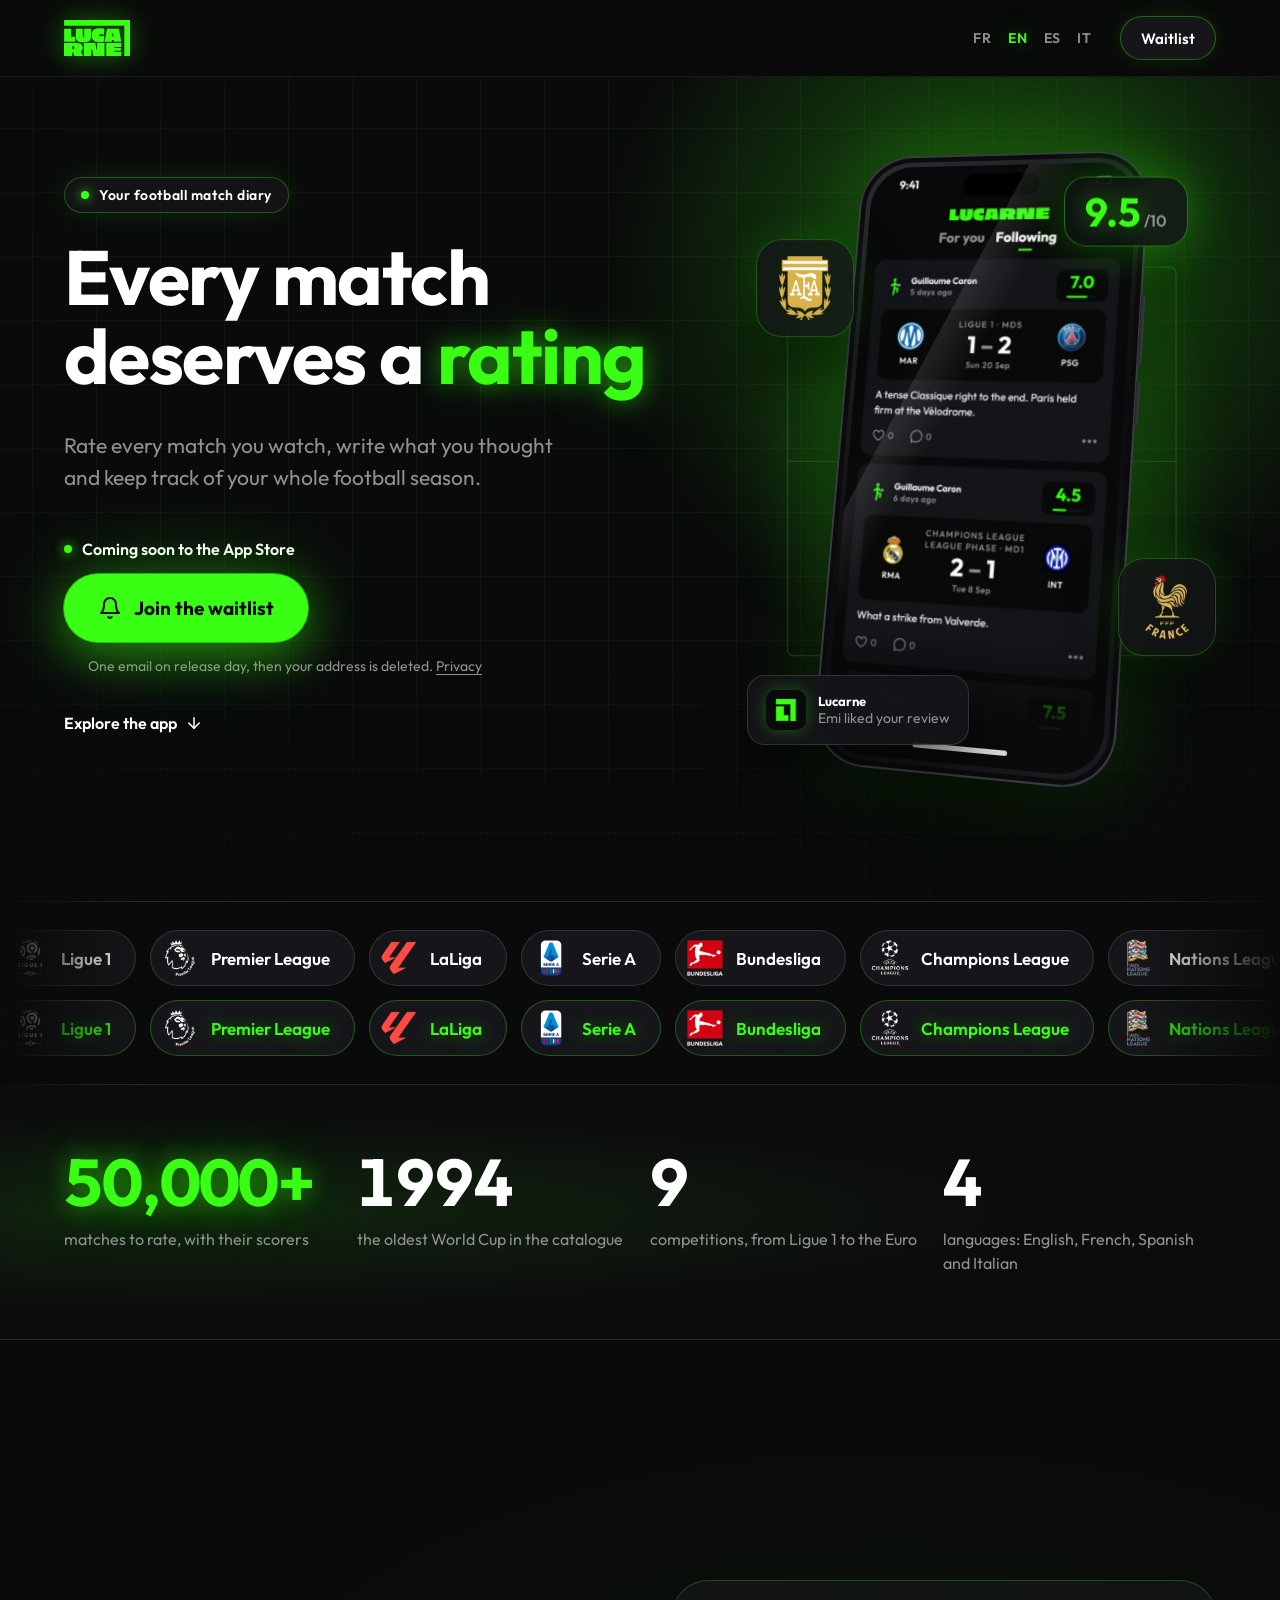
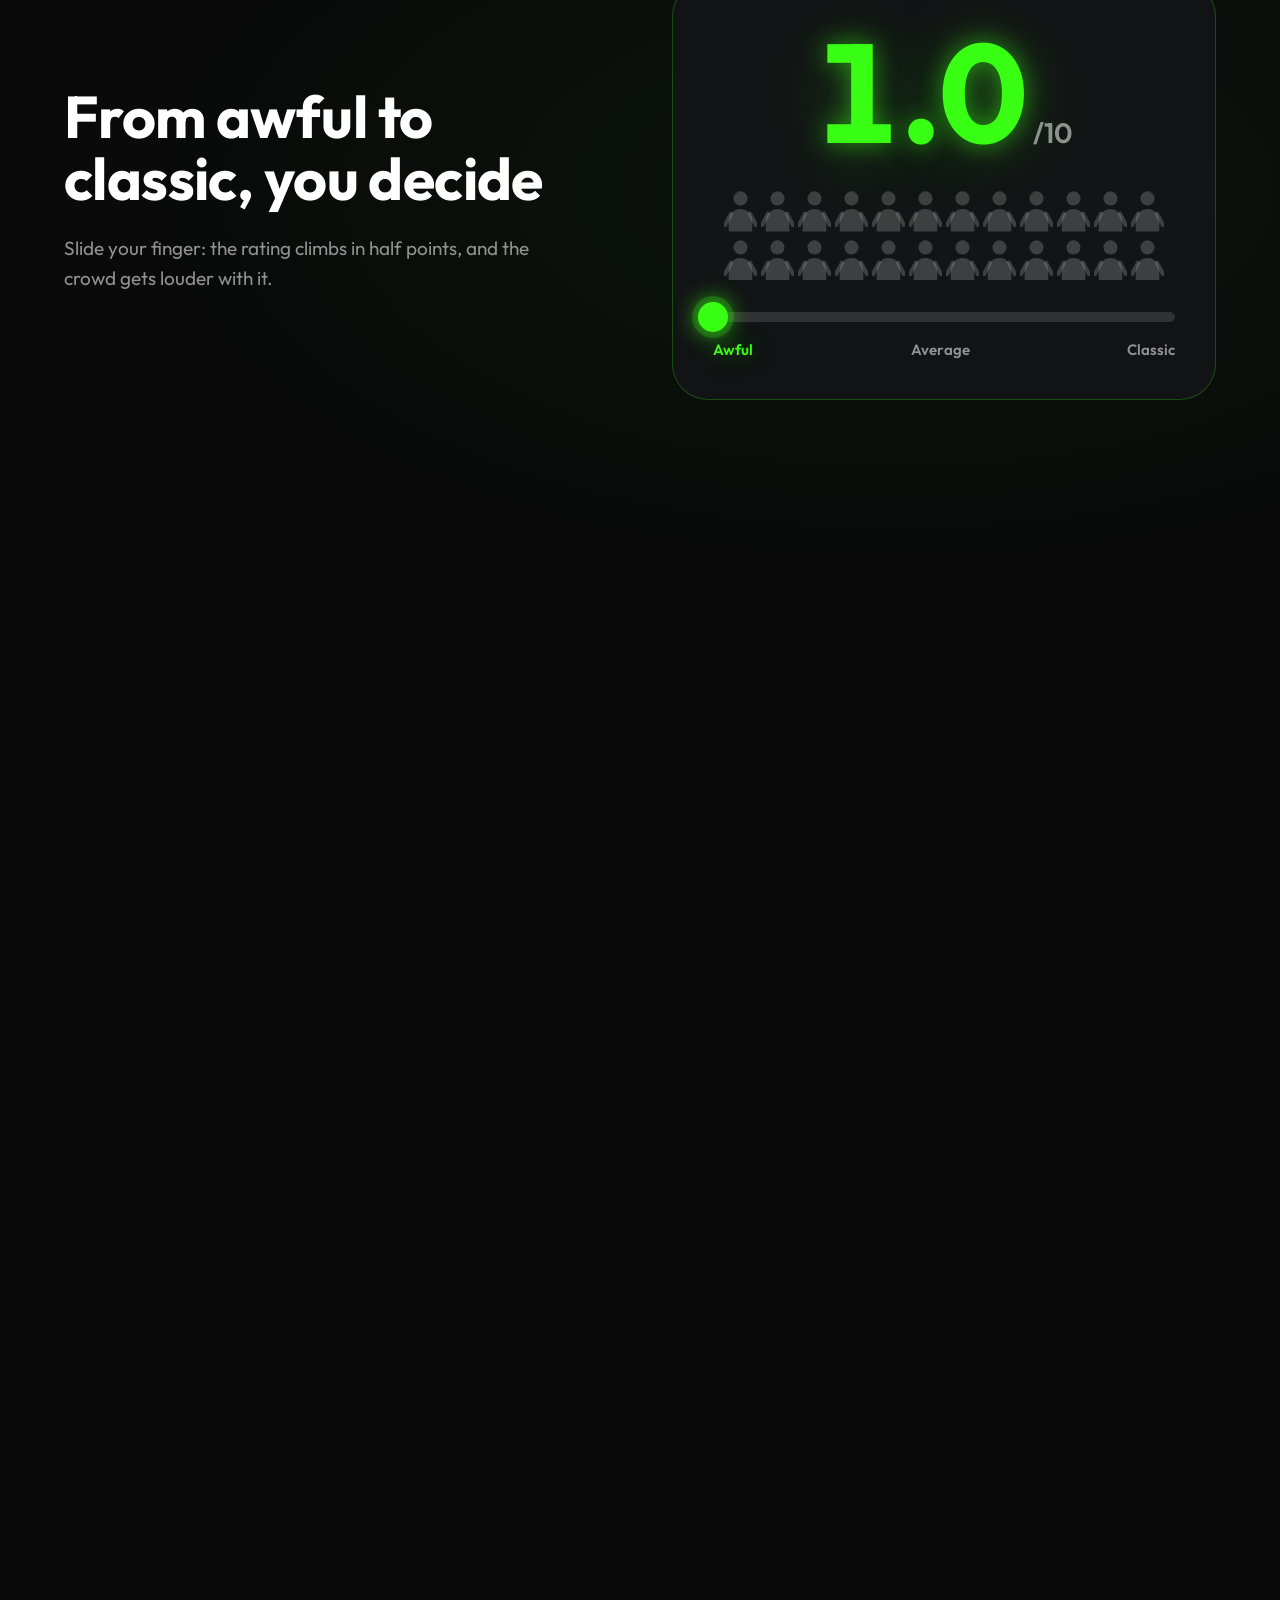
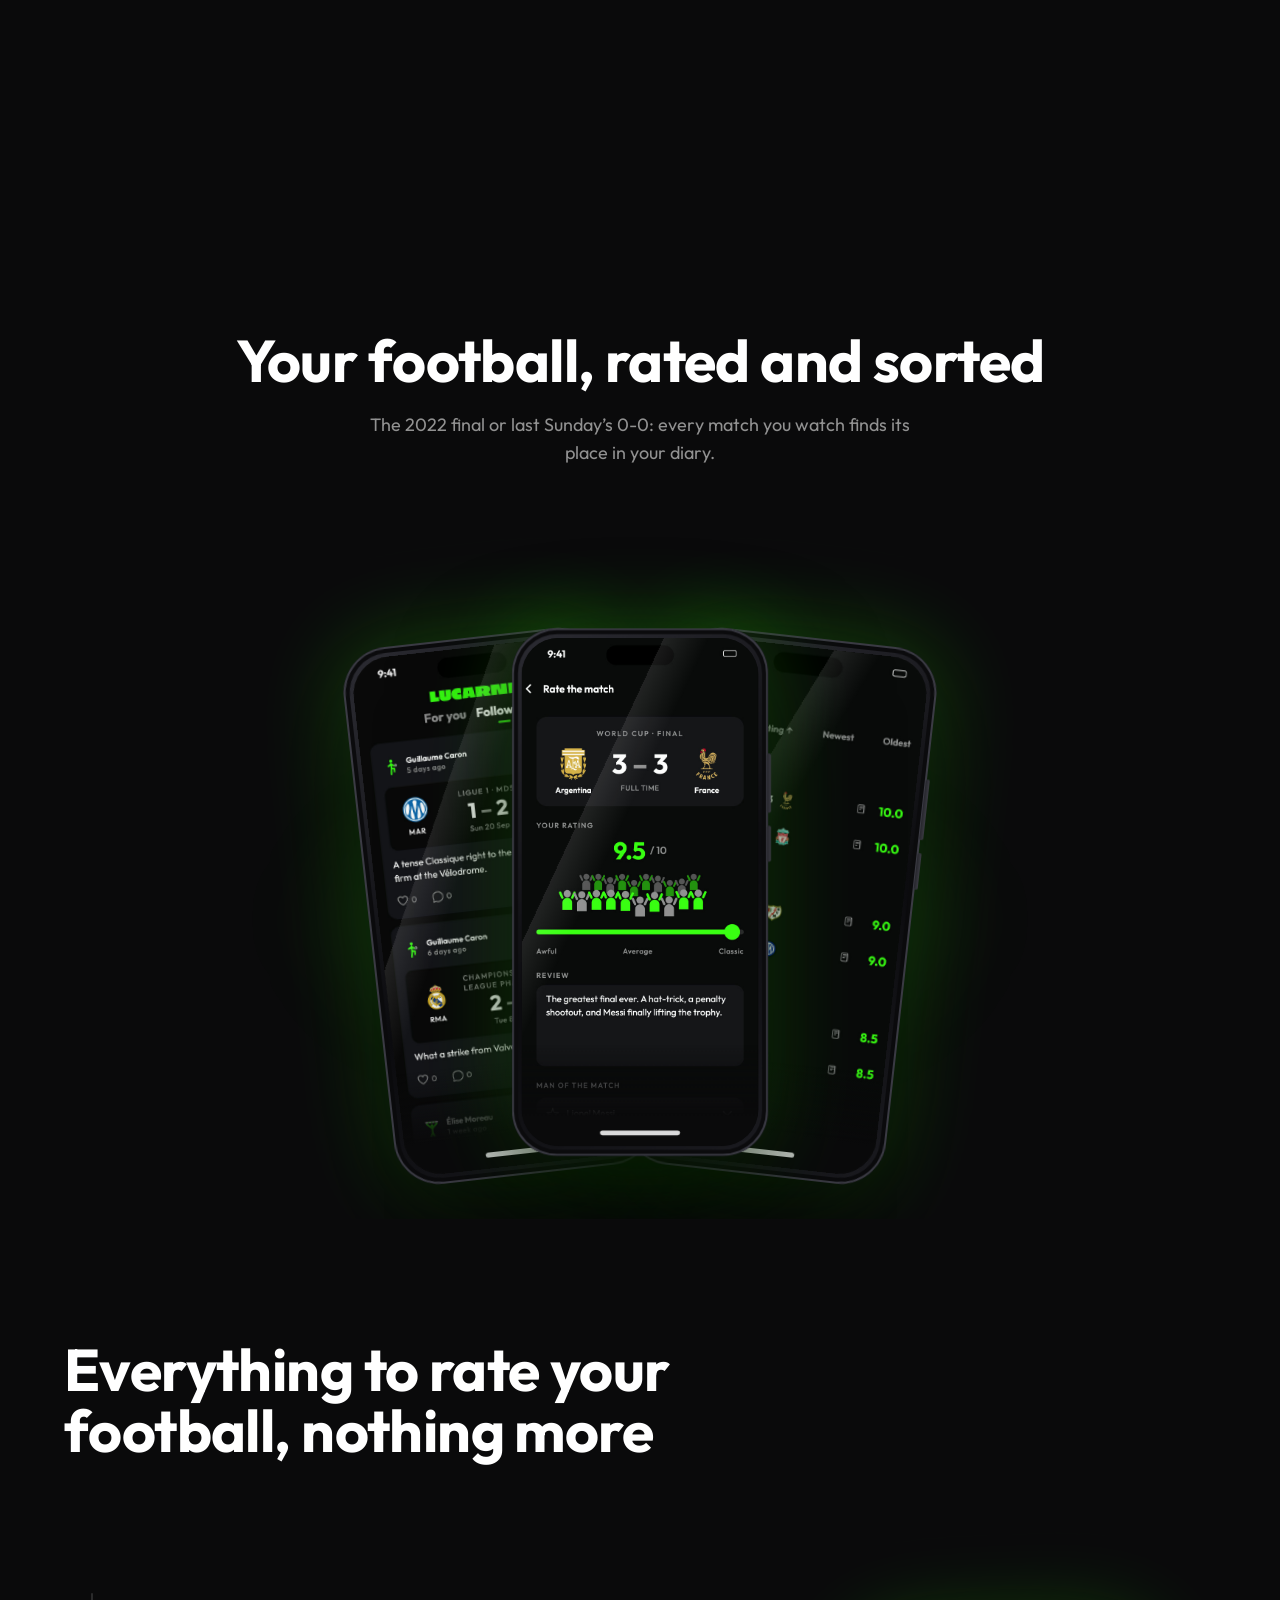
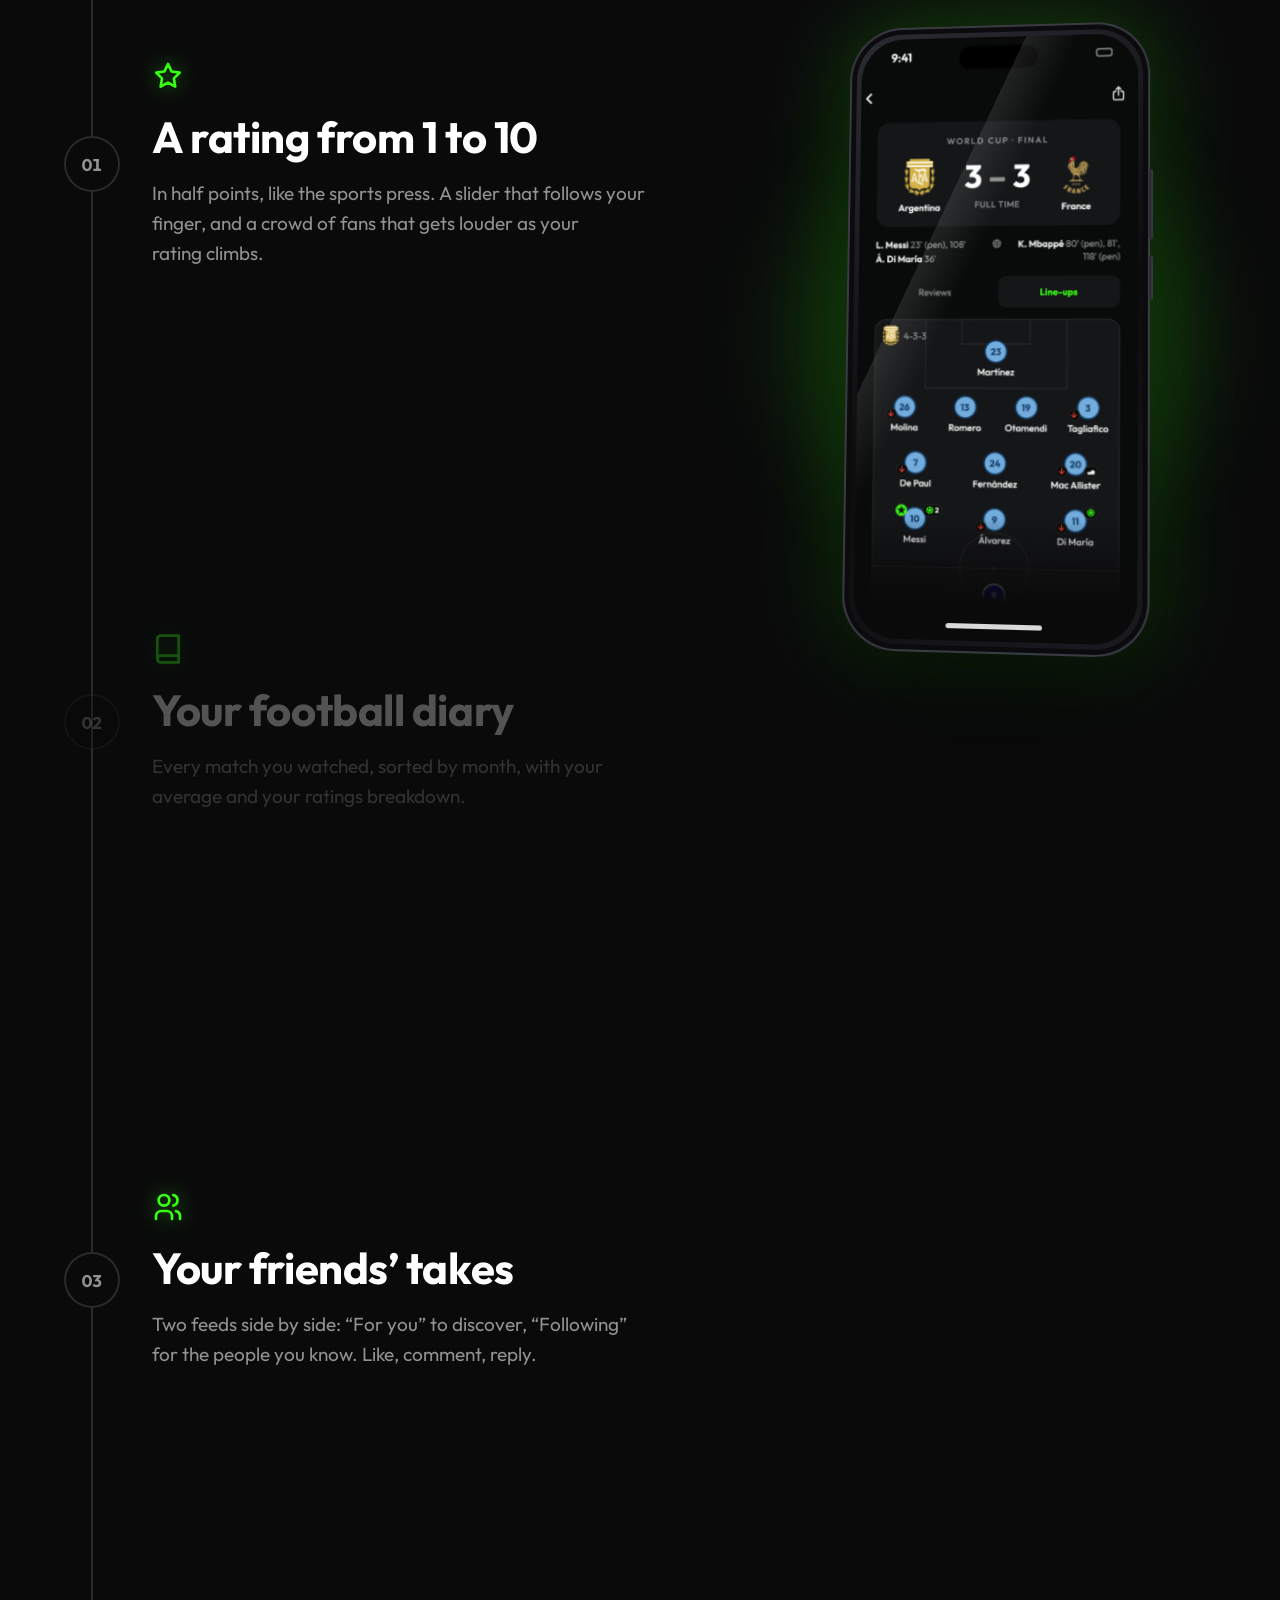
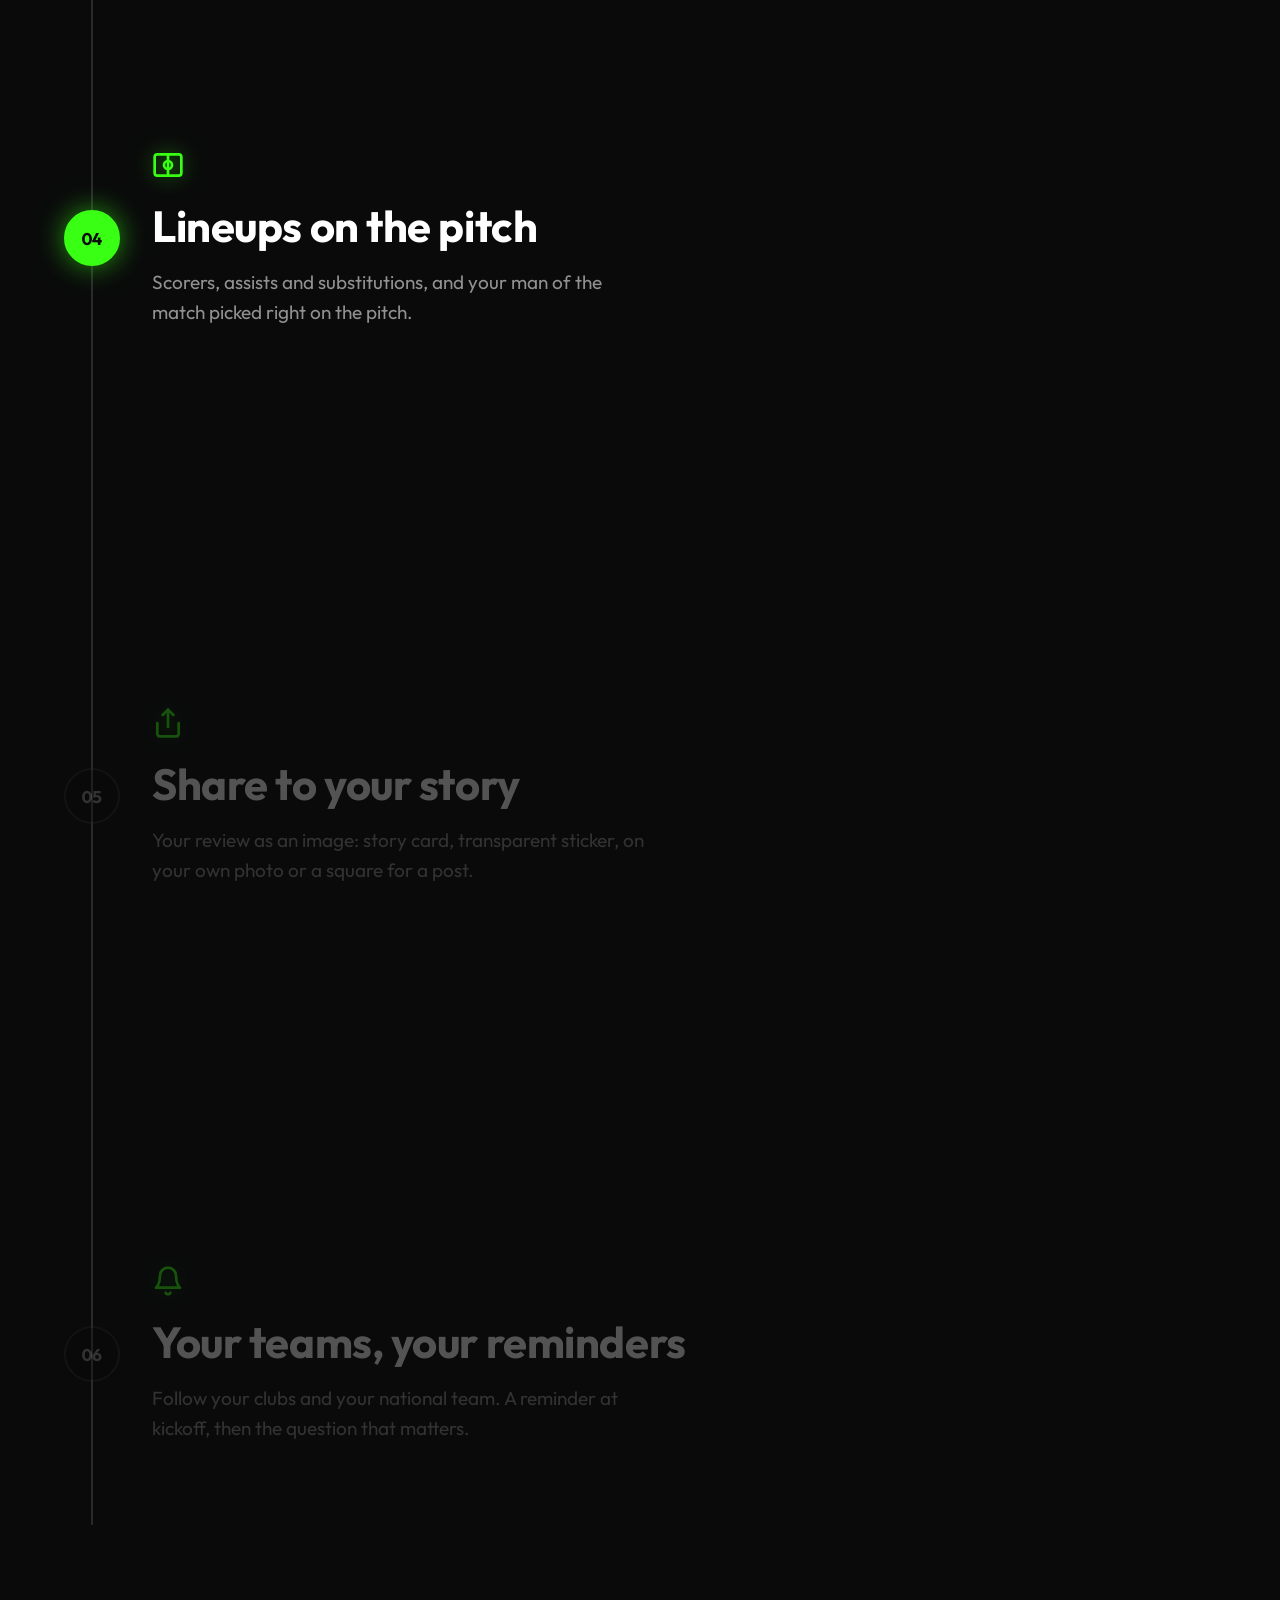
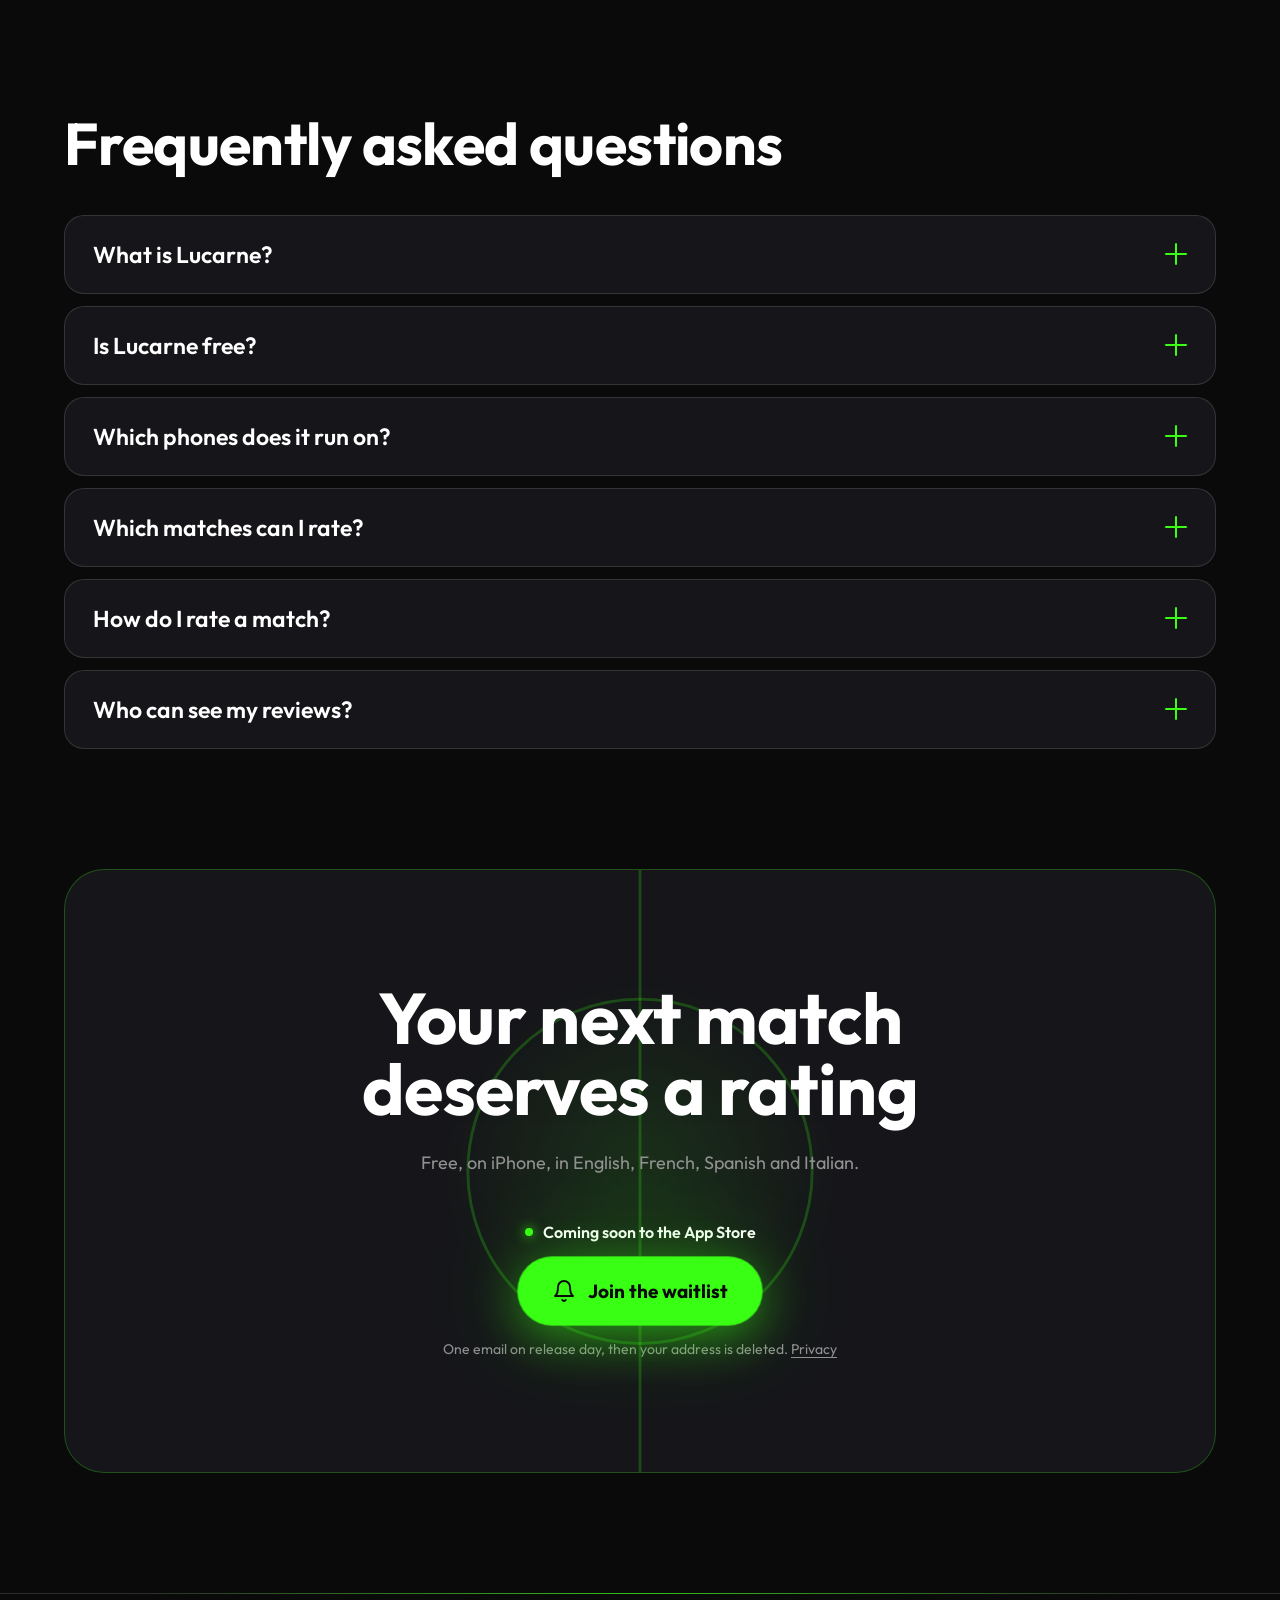
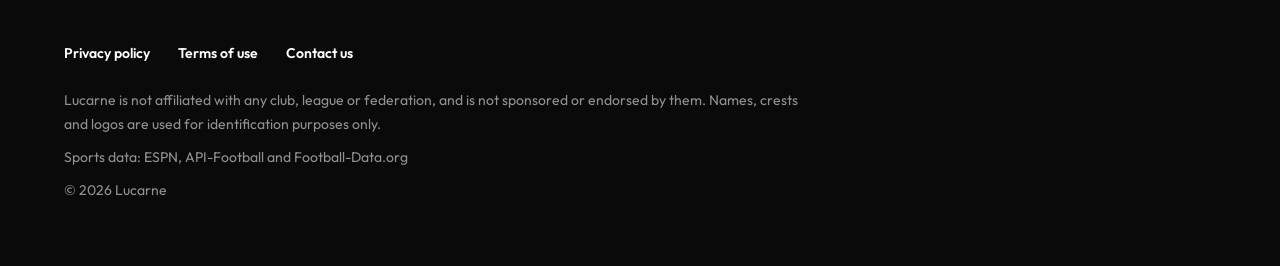
==== commit 875711cc: "Publie le site de lucarne.eu" ====
--- a/index.html
+++ b/index.html
@@ -32,13 +32,13 @@
     <link rel="stylesheet" href="/style.css">
   </head>
   <body class="home">
-    <script>try{var l=((navigator.languages&&navigator.languages[0])||navigator.language||'').slice(0,2).toLowerCase();if(!/bot|crawl|spider|slurp|google|bing|yandex|baidu|duckduck|gpt|claude|perplexity|preview/i.test(navigator.userAgent)&&!localStorage.getItem('lucarne.lang')&&(l==='en'||l==='es'||l==='it')){location.replace('/'+l+'/')}}catch(e){}</script>
+    <script>try{var l=((navigator.languages&&navigator.languages[0])||navigator.language||'').slice(0,2).toLowerCase();if(!/bot|crawl|spider|slurp|google|bing|yandex|baidu|duckduck|gpt|claude|perplexity|preview/i.test(navigator.userAgent)&&!localStorage.getItem('lucarne.lang')&&(l==='en'||l==='es'||l==='it')){location.replace('/'+l+'/'+location.search+location.hash)}}catch(e){}</script>
     <header class="site-header">
       <div class="wrap top">
         <a class="brand" href="/"><img src="/logo.svg" alt="Lucarne" width="74" height="40"></a>
         <nav class="top-nav" aria-label="Langue">
           <ul class="langs"><li><a href="/" hreflang="fr" lang="fr" aria-current="true" onclick="try{localStorage.setItem('lucarne.lang','fr')}catch(e){}">FR</a></li><li><a href="/en/" hreflang="en" lang="en" onclick="try{localStorage.setItem('lucarne.lang','en')}catch(e){}">EN</a></li><li><a href="/es/" hreflang="es" lang="es" onclick="try{localStorage.setItem('lucarne.lang','es')}catch(e){}">ES</a></li><li><a href="/it/" hreflang="it" lang="it" onclick="try{localStorage.setItem('lucarne.lang','it')}catch(e){}">IT</a></li></ul>
-          <a class="nav-cta" href="/#telecharger">Bientôt sur l’App Store</a>
+          <a class="nav-cta" href="/#liste-attente" data-waitlist-jump>Liste d’attente</a>
         </nav>
       </div>
     </header>
@@ -53,7 +53,17 @@
             <h1 class="headline" data-split>Chaque match<br class="headline-break"> mérite une <span class="accent glow-text">note</span></h1>
             <p class="lead" data-intro>Note chaque match que tu regardes, écris ce que tu en as pensé et garde la trace de toute ta saison de foot.</p>
             <div class="hero-actions" data-intro>
-              <p class="cta magnetic"><span class="cta-shine" aria-hidden="true"></span><svg width="22" height="22" viewBox="0 0 24 24" aria-hidden="true"><path fill="currentColor" d="M16.37 12.6c-.02-2.2 1.8-3.26 1.88-3.31-1.03-1.5-2.62-1.7-3.18-1.73-1.35-.14-2.64.8-3.33.8-.69 0-1.74-.78-2.87-.76-1.47.02-2.83.86-3.59 2.18-1.53 2.66-.39 6.6 1.1 8.75.73 1.05 1.6 2.24 2.73 2.2 1.1-.05 1.51-.71 2.84-.71 1.32 0 1.7.71 2.86.69 1.18-.02 1.93-1.07 2.65-2.13.84-1.22 1.18-2.4 1.2-2.46-.03-.01-2.27-.87-2.29-3.46zM14.2 6.13c.6-.73 1.01-1.75.9-2.76-.87.04-1.92.58-2.54 1.31-.56.65-1.05 1.68-.92 2.68.97.07 1.96-.49 2.56-1.23z"/></svg>Bientôt sur l’App Store</p>
+              <form class="waitlist" id="liste-attente" method="post" data-waitlist data-endpoint="https://xxgchbsaywdgcutpemwy.supabase.co/rest/v1/rpc/join_waitlist" data-key="eyJhbGciOiJIUzI1NiIsInR5cCI6IkpXVCJ9.eyJpc3MiOiJzdXBhYmFzZSIsInJlZiI6Inh4Z2NoYnNheXdkZ2N1dHBlbXd5Iiwicm9sZSI6ImFub24iLCJpYXQiOjE3ODYwOTEwMDAsImV4cCI6MjEwMTY2NzAwMH0.nHQpGqglrt9Osw1YAJye13Z4tgIn8VUc8vamEexLa3U" data-sending="Envoi…" data-done="C’est noté ! On t’écrit le jour de la sortie." data-invalid="Cette adresse email ne semble pas valide." data-error="Ça n’a pas marché. Réessaie dans un instant." novalidate>
+                <p class="waitlist-label"><span class="dot" aria-hidden="true"></span>Bientôt sur l’App Store</p>
+                <button class="cta magnetic waitlist-open" type="button" aria-controls="liste-haut-field" aria-expanded="true"><span class="cta-shine" aria-hidden="true"></span><svg width="32" height="32" viewBox="0 0 24 24" fill="none" stroke="currentColor" stroke-width="2" stroke-linecap="round" stroke-linejoin="round" aria-hidden="true"><path d="M18 8A6 6 0 0 0 6 8c0 7-3 9-3 9h18s-3-2-3-9"/><path d="M13.7 21a2 2 0 0 1-3.4 0"/></svg><span class="waitlist-button-text">Rejoindre la liste d’attente</span></button>
+                <div class="waitlist-field" id="liste-haut-field">
+                  <input id="liste-haut" name="email" type="email" inputmode="email" autocomplete="email" autocapitalize="off" spellcheck="false" maxlength="254" required placeholder="ton@email.fr" aria-label="Ton adresse email" aria-describedby="liste-haut-note liste-haut-status">
+                  <button class="cta" type="submit"><span class="cta-shine" aria-hidden="true"></span><span class="waitlist-button-text">Préviens-moi</span></button>
+                </div>
+                <div class="waitlist-trap" aria-hidden="true"><label>Site <input name="site" type="text" tabindex="-1" autocomplete="off"></label></div>
+                <p class="waitlist-status" id="liste-haut-status" role="status" aria-live="polite"></p>
+                <p class="waitlist-note" id="liste-haut-note">Un seul email, le jour de la sortie, puis ton adresse est effacée. <a href="/legal/privacy/">Confidentialité</a></p>
+              </form>
               <a class="discover" href="#fonctionnalites">Découvrir l’app<svg width="18" height="18" viewBox="0 0 24 24" fill="none" stroke="currentColor" stroke-width="2" stroke-linecap="round" stroke-linejoin="round" aria-hidden="true"><path d="M12 5v14"/><path d="M19 12l-7 7-7-7"/></svg></a>
             </div>
           </div>
@@ -210,8 +220,8 @@
                 <h3>Tes équipes, tes rappels</h3>
                 <p>Suis tes clubs et ta sélection. Un rappel au coup d’envoi, puis la question qui compte.</p>
               </div>
-              <div class="story-shot" aria-hidden="true"><div class="story-shot-notifs"><div class="notif-row"><img class="notif-icon" src="/apple-touch-icon.png" alt="" width="40" height="40"><span class="notif-text"><span class="notif-title">Lucarne · 21:00</span><span class="notif-body">N'oublie pas de regarder PSG contre l’OM !</span></span></div>
-              <div class="notif-row"><img class="notif-icon" src="/apple-touch-icon.png" alt="" width="40" height="40"><span class="notif-text"><span class="notif-title">Lucarne · 23:30</span><span class="notif-body">Alors, il était comment ce match ?</span></span></div></div></div>
+              <div class="story-shot" aria-hidden="true"><div class="story-shot-notifs"><div class="notif-row"><img class="notif-icon" src="/apple-touch-icon.png" alt="" width="40" height="40"><span class="notif-text"><span class="notif-title">PSG – Marseille · 21:00</span><span class="notif-body">Le match va bientôt commencer !</span></span></div>
+              <div class="notif-row"><img class="notif-icon" src="/apple-touch-icon.png" alt="" width="40" height="40"><span class="notif-text"><span class="notif-title">PSG – Marseille · 23:30</span><span class="notif-body">Qu’est-ce que tu en as pensé ?</span></span></div></div></div>
             </li>
           </ol>
           <div class="story-stage">
@@ -227,8 +237,8 @@
             </div>
             </div>
             <div class="story-notifs" aria-hidden="true">
-              <div class="notif-row"><img class="notif-icon" src="/apple-touch-icon.png" alt="" width="40" height="40"><span class="notif-text"><span class="notif-title">Lucarne · 21:00</span><span class="notif-body">N'oublie pas de regarder PSG contre l’OM !</span></span></div>
-              <div class="notif-row"><img class="notif-icon" src="/apple-touch-icon.png" alt="" width="40" height="40"><span class="notif-text"><span class="notif-title">Lucarne · 23:30</span><span class="notif-body">Alors, il était comment ce match ?</span></span></div>
+              <div class="notif-row"><img class="notif-icon" src="/apple-touch-icon.png" alt="" width="40" height="40"><span class="notif-text"><span class="notif-title">PSG – Marseille · 21:00</span><span class="notif-body">Le match va bientôt commencer !</span></span></div>
+              <div class="notif-row"><img class="notif-icon" src="/apple-touch-icon.png" alt="" width="40" height="40"><span class="notif-text"><span class="notif-title">PSG – Marseille · 23:30</span><span class="notif-body">Qu’est-ce que tu en as pensé ?</span></span></div>
             </div>
           </div>
         </div>
@@ -271,7 +281,17 @@
           <div class="final-content" data-reveal>
             <h2 id="cta-final" data-reveal-item>Ton prochain match mérite une note</h2>
             <p data-reveal-item>Gratuit, sur iPhone, en français, anglais, espagnol et italien.</p>
-            <div data-reveal-item><p class="cta magnetic"><span class="cta-shine" aria-hidden="true"></span><svg width="22" height="22" viewBox="0 0 24 24" aria-hidden="true"><path fill="currentColor" d="M16.37 12.6c-.02-2.2 1.8-3.26 1.88-3.31-1.03-1.5-2.62-1.7-3.18-1.73-1.35-.14-2.64.8-3.33.8-.69 0-1.74-.78-2.87-.76-1.47.02-2.83.86-3.59 2.18-1.53 2.66-.39 6.6 1.1 8.75.73 1.05 1.6 2.24 2.73 2.2 1.1-.05 1.51-.71 2.84-.71 1.32 0 1.7.71 2.86.69 1.18-.02 1.93-1.07 2.65-2.13.84-1.22 1.18-2.4 1.2-2.46-.03-.01-2.27-.87-2.29-3.46zM14.2 6.13c.6-.73 1.01-1.75.9-2.76-.87.04-1.92.58-2.54 1.31-.56.65-1.05 1.68-.92 2.68.97.07 1.96-.49 2.56-1.23z"/></svg>Bientôt sur l’App Store</p></div>
+            <div data-reveal-item><form class="waitlist" method="post" data-waitlist data-endpoint="https://xxgchbsaywdgcutpemwy.supabase.co/rest/v1/rpc/join_waitlist" data-key="eyJhbGciOiJIUzI1NiIsInR5cCI6IkpXVCJ9.eyJpc3MiOiJzdXBhYmFzZSIsInJlZiI6Inh4Z2NoYnNheXdkZ2N1dHBlbXd5Iiwicm9sZSI6ImFub24iLCJpYXQiOjE3ODYwOTEwMDAsImV4cCI6MjEwMTY2NzAwMH0.nHQpGqglrt9Osw1YAJye13Z4tgIn8VUc8vamEexLa3U" data-sending="Envoi…" data-done="C’est noté ! On t’écrit le jour de la sortie." data-invalid="Cette adresse email ne semble pas valide." data-error="Ça n’a pas marché. Réessaie dans un instant." novalidate>
+                <p class="waitlist-label"><span class="dot" aria-hidden="true"></span>Bientôt sur l’App Store</p>
+                <button class="cta magnetic waitlist-open" type="button" aria-controls="liste-fin-field" aria-expanded="true"><span class="cta-shine" aria-hidden="true"></span><svg width="32" height="32" viewBox="0 0 24 24" fill="none" stroke="currentColor" stroke-width="2" stroke-linecap="round" stroke-linejoin="round" aria-hidden="true"><path d="M18 8A6 6 0 0 0 6 8c0 7-3 9-3 9h18s-3-2-3-9"/><path d="M13.7 21a2 2 0 0 1-3.4 0"/></svg><span class="waitlist-button-text">Rejoindre la liste d’attente</span></button>
+                <div class="waitlist-field" id="liste-fin-field">
+                  <input id="liste-fin" name="email" type="email" inputmode="email" autocomplete="email" autocapitalize="off" spellcheck="false" maxlength="254" required placeholder="ton@email.fr" aria-label="Ton adresse email" aria-describedby="liste-fin-note liste-fin-status">
+                  <button class="cta" type="submit"><span class="cta-shine" aria-hidden="true"></span><span class="waitlist-button-text">Préviens-moi</span></button>
+                </div>
+                <div class="waitlist-trap" aria-hidden="true"><label>Site <input name="site" type="text" tabindex="-1" autocomplete="off"></label></div>
+                <p class="waitlist-status" id="liste-fin-status" role="status" aria-live="polite"></p>
+                <p class="waitlist-note" id="liste-fin-note">Un seul email, le jour de la sortie, puis ton adresse est effacée. <a href="/legal/privacy/">Confidentialité</a></p>
+              </form></div>
           </div>
         </div>
       </section>
@@ -290,6 +310,7 @@
         <p>© 2026 Lucarne</p>
       </div>
     </footer>
+    <script src="/waitlist.js" defer></script>
     <script src="/vendor/gsap.min.js" defer></script>
     <script src="/vendor/ScrollTrigger.min.js" defer></script>
     <script src="/main.js" defer></script>
--- a/style.css
+++ b/style.css
@@ -42,6 +42,8 @@
   --text-primary: #ffffff;
   --text-secondary: #919191;
   --border: rgba(145, 145, 145, 0.24);
+  /* Comme dans l'app : les messages d'erreur et les états invalides, rien d'autre. */
+  --error: #ff4438;
   --glow: 0 0 24px rgba(var(--accent-rgb), 0.55), 0 0 72px rgba(var(--accent-rgb), 0.25);
   color-scheme: dark;
 }
@@ -377,6 +379,292 @@
   animation: nudge 1.8s ease-in-out infinite;
 }
 
+/*
+ * La liste d'attente, à la place du bouton tant que l'app n'est pas sortie.
+ * Une pilule : le champ, et le bouton vert dedans. Le libellé reste visible
+ * au-dessus, jamais dans le seul texte d'exemple.
+ */
+
+.waitlist {
+  display: flex;
+  flex: 1 1 100%;
+  flex-direction: column;
+  gap: 14px;
+  max-width: 540px;
+  min-width: 0;
+  /* Le bouton passe sous le champ selon la place de la pilule, pas de l'écran :
+     l'appel final, dans sa carte, en a moins que le haut de page. */
+  container: waitlist / inline-size;
+}
+
+.waitlist .waitlist-label {
+  align-items: center;
+  color: var(--text-primary);
+  display: flex;
+  font-size: 16px;
+  font-weight: 600;
+  gap: 10px;
+  line-height: 1.4;
+  margin: 0;
+}
+
+.waitlist-label .dot {
+  flex: none;
+}
+
+/*
+ * Le gros bouton qui découvre la pilule. Caché sans script, où le champ reste
+ * visible ; `waitlist.js` pose `data-collapsed` et l'échange contre le champ.
+ */
+.waitlist-open {
+  display: none;
+}
+
+.waitlist[data-collapsed='true'] .waitlist-open {
+  align-self: flex-start;
+  display: inline-flex;
+}
+
+.waitlist[data-collapsed='true'] .waitlist-field {
+  display: none;
+}
+
+.waitlist .cta.waitlist-open {
+  font-size: 19px;
+  line-height: 1.25;
+  max-width: 100%;
+  min-height: 68px;
+  padding: 12px 34px;
+  text-align: left;
+}
+
+.waitlist-open svg {
+  flex: none;
+  height: 24px;
+  width: 24px;
+}
+
+.waitlist[data-opened='true'] .waitlist-field {
+  animation: waitlist-in 0.4s cubic-bezier(0.22, 1, 0.36, 1);
+}
+
+@keyframes waitlist-in {
+  from {
+    opacity: 0;
+    transform: scale(0.96);
+  }
+}
+
+.waitlist-field {
+  background: var(--surface);
+  border: 1px solid rgba(var(--accent-rgb), 0.35);
+  border-radius: 999px;
+  box-shadow: 0 0 32px rgba(var(--accent-rgb), 0.12);
+  display: flex;
+  gap: 8px;
+  padding: 6px;
+  transition:
+    border-color 0.2s,
+    box-shadow 0.2s;
+}
+
+.waitlist-field:focus-within {
+  border-color: var(--accent);
+  box-shadow: 0 0 40px rgba(var(--accent-rgb), 0.28);
+}
+
+.waitlist input {
+  background: transparent;
+  border: 0;
+  color: var(--text-primary);
+  flex: 1 1 0;
+  font: inherit;
+  font-size: 17px;
+  min-height: 52px;
+  min-width: 0;
+  padding: 0 6px 0 18px;
+  /* Sans ça, le champ garde sa largeur par défaut et pousse la pilule hors de la colonne. */
+  width: 0;
+}
+
+.waitlist input::placeholder {
+  color: var(--text-secondary);
+}
+
+/* Le contour se dessine sur la pilule entière, pas dans le champ. */
+.waitlist input:focus-visible {
+  outline: none;
+}
+
+.waitlist .cta {
+  border: 0;
+  cursor: pointer;
+  flex: none;
+  font: inherit;
+  font-size: 17px;
+  font-weight: 700;
+  min-height: 52px;
+  padding: 0 22px;
+}
+
+.waitlist .cta:disabled {
+  cursor: default;
+}
+
+.waitlist .waitlist-button-text {
+  position: relative;
+}
+
+/* Le piège à robots : hors de l'écran, et hors de la navigation au clavier. */
+.waitlist-trap {
+  height: 1px;
+  left: -10000px;
+  overflow: hidden;
+  position: absolute;
+  width: 1px;
+}
+
+/* Alignées sur le texte du champ ; l'erreur juste sous la pilule, avant la note. */
+.waitlist .waitlist-note,
+.waitlist .waitlist-status {
+  font-size: 14px;
+  line-height: 1.5;
+  margin: 0;
+  max-width: none;
+  padding: 0 24px;
+}
+
+.waitlist .waitlist-note {
+  color: var(--text-secondary);
+}
+
+.waitlist-note a {
+  color: inherit;
+  text-underline-offset: 3px;
+  white-space: nowrap;
+}
+
+.waitlist-note a:hover {
+  color: var(--accent);
+}
+
+.waitlist .waitlist-status {
+  font-size: 15px;
+  font-weight: 600;
+}
+
+.waitlist-status:empty {
+  display: none;
+}
+
+.waitlist[data-state='sending'] .waitlist-status {
+  color: var(--text-secondary);
+}
+
+.waitlist[data-state='sending'] .cta {
+  opacity: 0.6;
+}
+
+.waitlist[data-state='invalid'] .waitlist-field,
+.waitlist[data-state='error'] .waitlist-field {
+  border-color: var(--error);
+  box-shadow: none;
+}
+
+.waitlist[data-state='invalid'] .waitlist-status,
+.waitlist[data-state='error'] .waitlist-status {
+  color: var(--error);
+}
+
+/* Inscrit : la pilule laisse place à la confirmation, coche verte en tête. */
+.waitlist[data-state='done'] .waitlist-field,
+.waitlist[data-state='done'] .waitlist-note {
+  display: none;
+}
+
+.waitlist[data-state='done'] .waitlist-status {
+  align-items: center;
+  background: var(--surface);
+  border: 1px solid rgba(var(--accent-rgb), 0.35);
+  border-radius: 999px;
+  box-shadow: 0 0 32px rgba(var(--accent-rgb), 0.12);
+  color: var(--text-primary);
+  display: flex;
+  font-size: 17px;
+  gap: 16px;
+  min-height: 64px;
+  padding: 12px 28px;
+}
+
+.waitlist[data-state='done'] .waitlist-status::before {
+  border: solid var(--accent);
+  border-width: 0 3px 3px 0;
+  content: '';
+  flex: none;
+  height: 18px;
+  transform: translateY(-3px) rotate(45deg);
+  width: 10px;
+}
+
+/* Dans l'appel final, tout est centré. */
+.final .waitlist {
+  margin: 44px auto 0;
+  text-align: left;
+}
+
+.final .waitlist .cta {
+  margin-top: 0;
+}
+
+.final .waitlist .waitlist-label {
+  justify-content: center;
+}
+
+.final .waitlist[data-collapsed='true'] .waitlist-open {
+  align-self: center;
+}
+
+/* Sur téléphone, le gros bouton prend toute la largeur de la colonne. */
+@media (max-width: 640px) {
+  .waitlist[data-collapsed='true'] .waitlist-open,
+  .final .waitlist[data-collapsed='true'] .waitlist-open {
+    align-self: stretch;
+    justify-content: center;
+  }
+
+  .waitlist .cta.waitlist-open {
+    font-size: 18px;
+    padding-inline: 24px;
+    text-align: center;
+  }
+}
+
+.final .waitlist .waitlist-note,
+.final .waitlist .waitlist-status {
+  text-align: center;
+}
+
+.final .waitlist[data-state='done'] .waitlist-status {
+  justify-content: center;
+}
+
+/* Quand la pilule est trop étroite pour l'exemple d'adresse et le bouton, le bouton passe dessous. */
+@container waitlist (max-width: 315px) {
+  .waitlist-field {
+    border-radius: 30px;
+    flex-direction: column;
+  }
+
+  .waitlist input {
+    padding: 0 16px;
+    width: auto;
+  }
+
+  .waitlist .cta {
+    justify-content: center;
+  }
+}
+
 /* La scène du téléphone */
 
 .hero-stage {
@@ -1423,7 +1711,7 @@
   max-width: 820px;
 }
 
-.final p:not(.cta) {
+.final-content > p {
   color: var(--text-secondary);
   font-size: 18px;
   line-height: 1.55;
